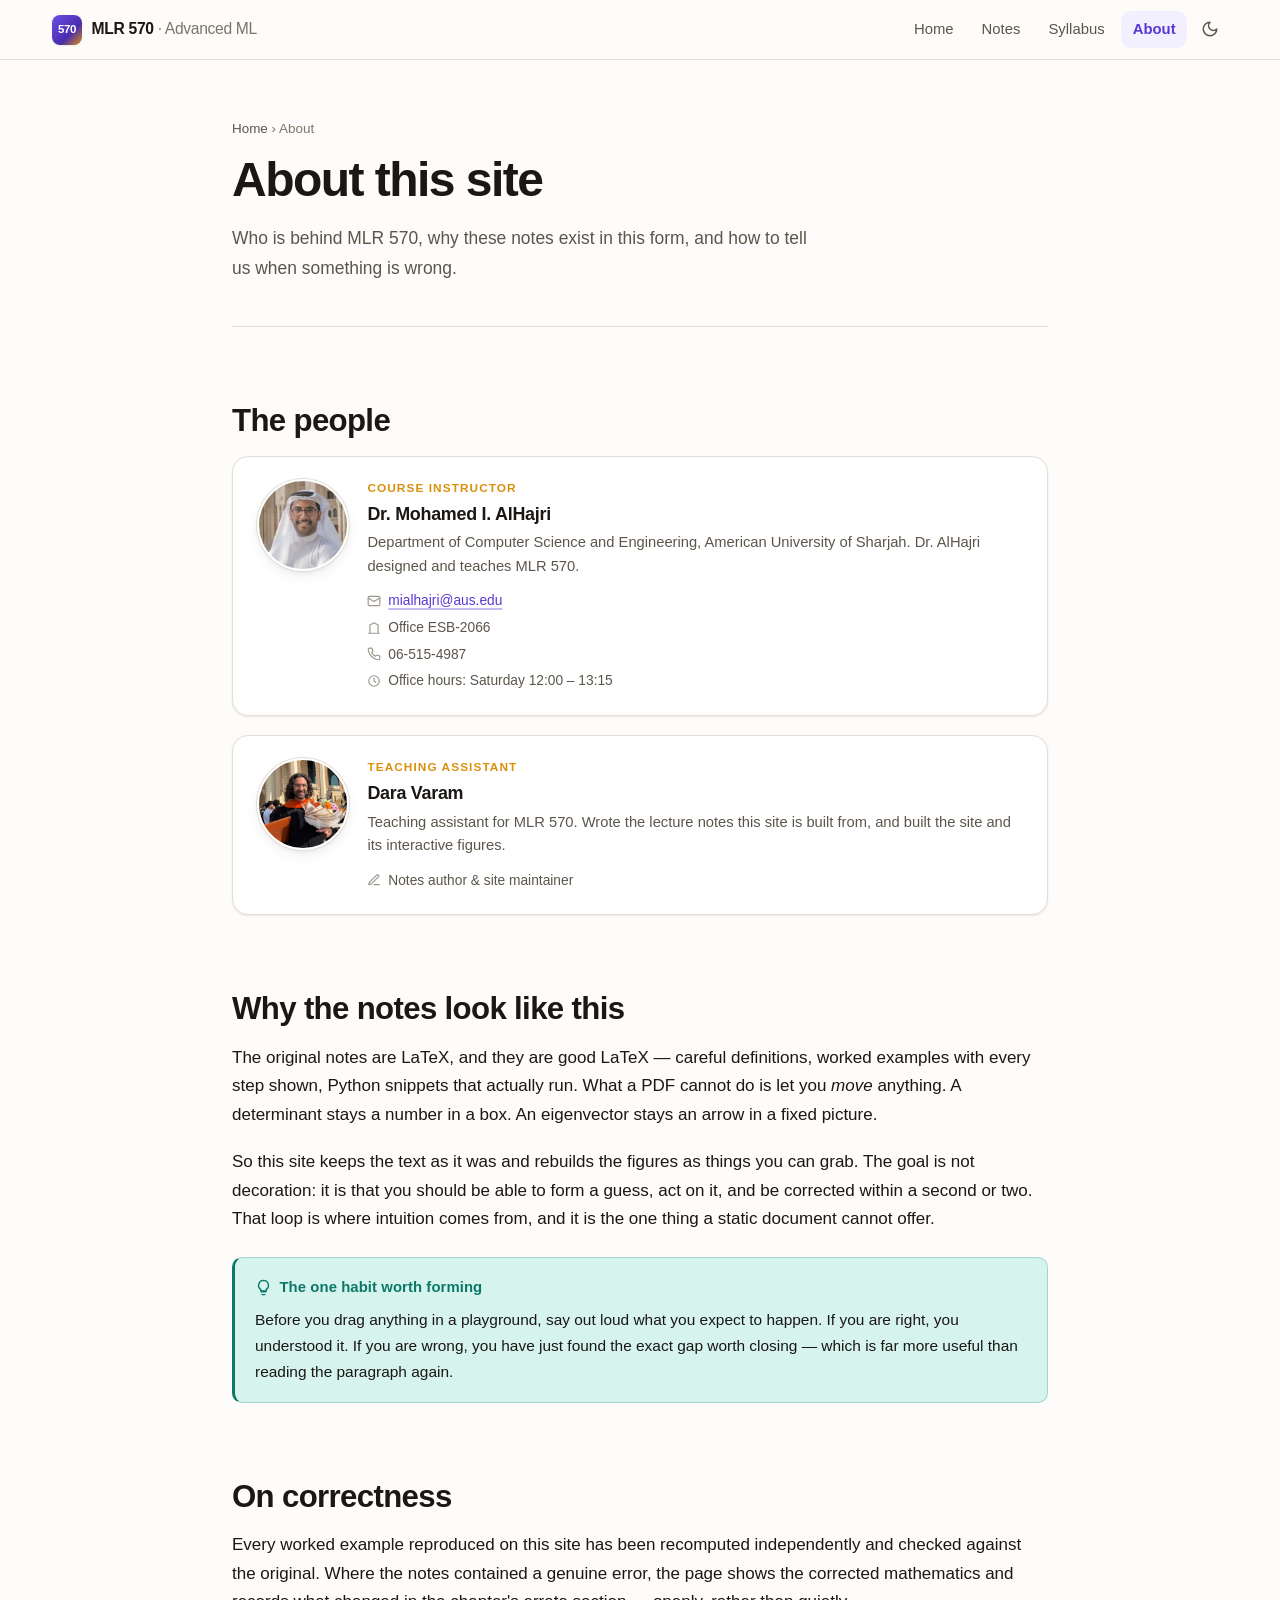
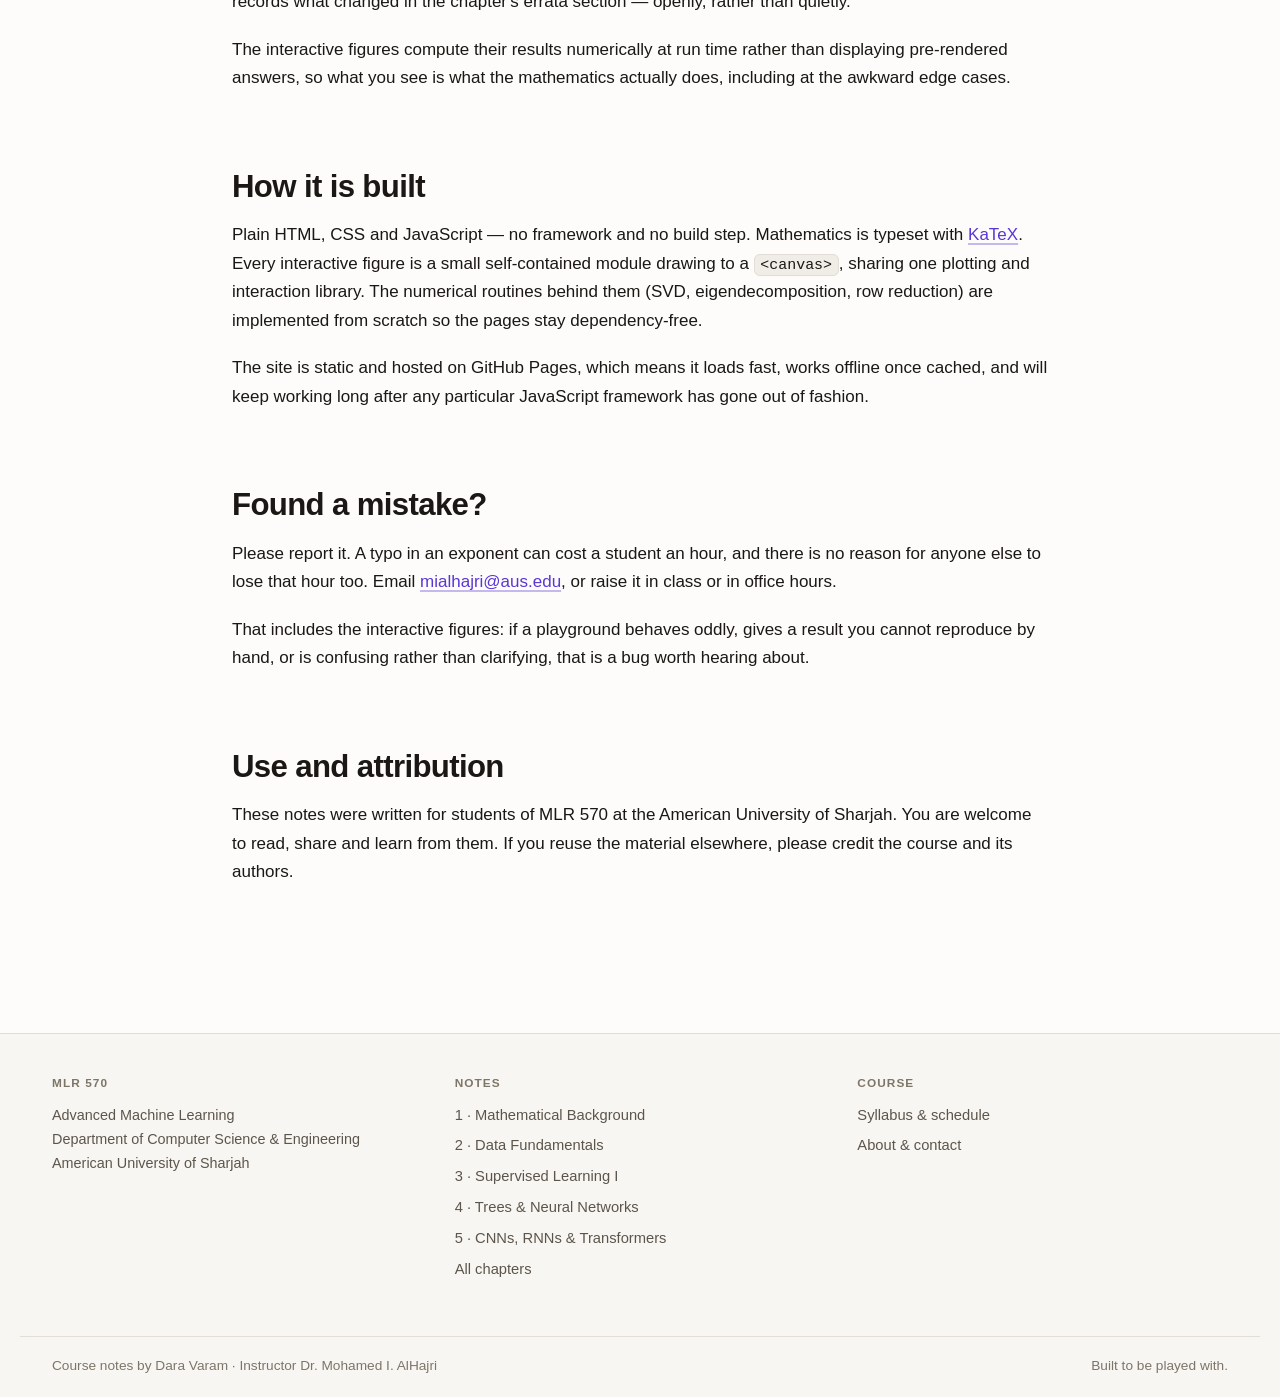
==== about.html @ dfc3659d "Add Chapter 5: CNNs, RNNs and Transformers Converts the two remaining supervised-learning sources (p" ====
<!doctype html>
<html lang="en">
<head>
<meta charset="utf-8">
<meta name="viewport" content="width=device-width, initial-scale=1">
<title>About — MLR 570 Advanced Machine Learning</title>
<meta name="description" content="Who teaches MLR 570, who wrote the notes, how the site is built, and how to report a mistake.">
<meta name="color-scheme" content="light dark">
<link rel="icon" href="data:image/svg+xml,<svg xmlns='http://www.w3.org/2000/svg' viewBox='0 0 100 100'><rect width='100' height='100' rx='22' fill='%235a37d4'/><text y='.9em' x='50' text-anchor='middle' font-size='58' font-family='system-ui' font-weight='bold' fill='white'>M</text></svg>">
<script>
  (function () {
    var t;
    try { t = localStorage.getItem('mlr570-theme'); } catch (e) {}
    if (!t) t = matchMedia('(prefers-color-scheme: dark)').matches ? 'dark' : 'light';
    document.documentElement.dataset.theme = t;
  })();
</script>
<link rel="stylesheet" href="assets/css/base.css">
<link rel="stylesheet" href="assets/css/layout.css">
<link rel="stylesheet" href="assets/css/components.css">
</head>
<body>

<a class="skip-link" href="#main">Skip to content</a>

<nav class="nav">
  <div class="nav__inner">
    <a class="brand" href="index.html">
      <span class="brand__mark">570</span>
      <span class="brand__text">MLR 570 <span>· Advanced ML</span></span>
    </a>
    <button class="icon-btn nav__toggle" id="nav-toggle" aria-label="Open menu" aria-expanded="false" aria-controls="nav-links">
      <svg viewBox="0 0 24 24" fill="none" stroke="currentColor" stroke-width="2" stroke-linecap="round"><path d="M3 6h18M3 12h18M3 18h18"/></svg>
    </button>
    <div class="nav__links" id="nav-links">
      <a class="nav__link" href="index.html">Home</a>
      <a class="nav__link" href="notes.html">Notes</a>
      <a class="nav__link" href="syllabus.html">Syllabus</a>
      <a class="nav__link" href="about.html" aria-current="page">About</a>
      <button class="icon-btn nav__theme" id="theme-toggle" aria-label="Switch theme">
        <svg viewBox="0 0 24 24" fill="none" stroke="currentColor" stroke-width="2" stroke-linecap="round" stroke-linejoin="round"><path d="M12 3a6 6 0 0 0 9 9 9 9 0 1 1-9-9Z"/></svg>
      </button>
    </div>
  </div>
</nav>

<main id="main">
<div class="page page--narrow">

  <div class="chapter-head">
    <div class="chapter-head__crumb"><a href="index.html">Home</a> › About</div>
    <h1>About this site</h1>
    <p class="chapter-head__lede">
      Who is behind MLR 570, why these notes exist in this form, and how to tell us when something is wrong.
    </p>
  </div>

  <h2 id="people">The people</h2>

  <div class="card" style="margin-bottom:1.2rem">
    <div class="person">
      <img class="person__photo" src="assets/img/mohamed-alhajri.jpg" alt="Dr. Mohamed I. AlHajri" width="92" height="92">
      <div>
        <div class="person__role">Course Instructor</div>
        <h3 class="person__name">Dr. Mohamed I. AlHajri</h3>
        <p class="person__body">
          Department of Computer Science and Engineering, American University of Sharjah. Dr. AlHajri
          designed and teaches MLR 570.
        </p>
        <div class="person__contact">
          <span>
            <svg viewBox="0 0 24 24" fill="none" stroke="currentColor" stroke-width="2" stroke-linecap="round" stroke-linejoin="round"><rect x="2" y="4" width="20" height="16" rx="2"/><path d="m22 7-10 6L2 7"/></svg>
            <a href="mailto:mialhajri@aus.edu">mialhajri@aus.edu</a>
          </span>
          <span>
            <svg viewBox="0 0 24 24" fill="none" stroke="currentColor" stroke-width="2" stroke-linecap="round" stroke-linejoin="round"><path d="M3 21h18M5 21V7l7-4 7 4v14"/></svg>
            Office ESB-2066
          </span>
          <span>
            <svg viewBox="0 0 24 24" fill="none" stroke="currentColor" stroke-width="2" stroke-linecap="round" stroke-linejoin="round"><path d="M22 16.9v3a2 2 0 0 1-2.2 2 19.8 19.8 0 0 1-8.6-3.1 19.5 19.5 0 0 1-6-6A19.8 19.8 0 0 1 2.1 4.2 2 2 0 0 1 4.1 2h3a2 2 0 0 1 2 1.7c.1 1 .4 1.9.7 2.8a2 2 0 0 1-.5 2.1L8.1 9.9a16 16 0 0 0 6 6l1.3-1.3a2 2 0 0 1 2.1-.4c.9.3 1.8.6 2.8.7a2 2 0 0 1 1.7 2Z"/></svg>
            06-515-4987
          </span>
          <span>
            <svg viewBox="0 0 24 24" fill="none" stroke="currentColor" stroke-width="2" stroke-linecap="round" stroke-linejoin="round"><circle cx="12" cy="12" r="9"/><path d="M12 7v5l3 2"/></svg>
            Office hours: Saturday 12:00 – 13:15
          </span>
        </div>
      </div>
    </div>
  </div>

  <div class="card">
    <div class="person">
      <img class="person__photo" src="assets/img/dara-varam.jpg" alt="Dara Varam" width="92" height="92">
      <div>
        <div class="person__role">Teaching Assistant</div>
        <h3 class="person__name">Dara Varam</h3>
        <p class="person__body">
          Teaching assistant for MLR 570. Wrote the lecture notes this site is built from, and built the site
          and its interactive figures.
        </p>
        <div class="person__contact">
          <span>
            <svg viewBox="0 0 24 24" fill="none" stroke="currentColor" stroke-width="2" stroke-linecap="round" stroke-linejoin="round"><path d="M12 20h9M16.5 3.5a2.1 2.1 0 0 1 3 3L7 19l-4 1 1-4Z"/></svg>
            Notes author &amp; site maintainer
          </span>
        </div>
      </div>
    </div>
  </div>

  <h2 id="why">Why the notes look like this</h2>
  <p>
    The original notes are LaTeX, and they are good LaTeX — careful definitions, worked examples with every
    step shown, Python snippets that actually run. What a PDF cannot do is let you <em>move</em> anything.
    A determinant stays a number in a box. An eigenvector stays an arrow in a fixed picture.
  </p>
  <p>
    So this site keeps the text as it was and rebuilds the figures as things you can grab. The goal is not
    decoration: it is that you should be able to form a guess, act on it, and be corrected within a second or
    two. That loop is where intuition comes from, and it is the one thing a static document cannot offer.
  </p>

  <div class="callout callout--intuition">
    <div class="callout__title">
      <svg viewBox="0 0 24 24" fill="none" stroke="currentColor" stroke-width="2" stroke-linecap="round" stroke-linejoin="round"><path d="M9 18h6M10 22h4M12 2a7 7 0 0 0-4 12.7V17h8v-2.3A7 7 0 0 0 12 2Z"/></svg>
      The one habit worth forming
    </div>
    <p style="margin-bottom:0">
      Before you drag anything in a playground, say out loud what you expect to happen. If you are right, you
      understood it. If you are wrong, you have just found the exact gap worth closing — which is far more
      useful than reading the paragraph again.
    </p>
  </div>

  <h2 id="verification">On correctness</h2>
  <p>
    Every worked example reproduced on this site has been recomputed independently and checked against the
    original. Where the notes contained a genuine error, the page shows the corrected mathematics and records
    what changed in the chapter's errata section — openly, rather than quietly.
  </p>
  <p>
    The interactive figures compute their results numerically at run time rather than displaying pre-rendered
    answers, so what you see is what the mathematics actually does, including at the awkward edge cases.
  </p>

  <h2 id="built">How it is built</h2>
  <p>
    Plain HTML, CSS and JavaScript — no framework and no build step. Mathematics is typeset with
    <a href="https://katex.org" rel="noopener">KaTeX</a>. Every interactive figure is a small self-contained
    module drawing to a <code>&lt;canvas&gt;</code>, sharing one plotting and interaction library. The
    numerical routines behind them (SVD, eigendecomposition, row reduction) are implemented from scratch so
    the pages stay dependency-free.
  </p>
  <p>
    The site is static and hosted on GitHub Pages, which means it loads fast, works offline once cached, and
    will keep working long after any particular JavaScript framework has gone out of fashion.
  </p>

  <h2 id="feedback">Found a mistake?</h2>
  <p>
    Please report it. A typo in an exponent can cost a student an hour, and there is no reason for anyone
    else to lose that hour too. Email
    <a href="mailto:mialhajri@aus.edu">mialhajri@aus.edu</a>, or raise it in class or in office hours.
  </p>
  <p>
    That includes the interactive figures: if a playground behaves oddly, gives a result you cannot reproduce
    by hand, or is confusing rather than clarifying, that is a bug worth hearing about.
  </p>

  <h2 id="licence">Use and attribution</h2>
  <p>
    These notes were written for students of MLR 570 at the American University of Sharjah. You are welcome
    to read, share and learn from them. If you reuse the material elsewhere, please credit the course and its
    authors.
  </p>

</div>
</main>

<footer class="footer">
  <div class="footer__inner">
    <div>
      <h4>MLR 570</h4>
      <p style="margin:0;font-size:.9rem">
        Advanced Machine Learning<br>
        Department of Computer Science &amp; Engineering<br>
        American University of Sharjah
      </p>
    </div>
    <div>
      <h4>Notes</h4>
      <ul>
        <li><a href="chapters/01-mathematical-background.html">1 · Mathematical Background</a></li>
        <li><a href="chapters/02-data-fundamentals.html">2 · Data Fundamentals</a></li>
        <li><a href="chapters/03-supervised-linear-kernel.html">3 · Supervised Learning I</a></li>
        <li><a href="chapters/04-trees-neural-networks.html">4 · Trees & Neural Networks</a></li>
        <li><a href="chapters/05-cnns-rnns-transformers.html">5 · CNNs, RNNs & Transformers</a></li>
        <li><a href="notes.html">All chapters</a></li>
      </ul>
    </div>
    <div>
      <h4>Course</h4>
      <ul>
        <li><a href="syllabus.html">Syllabus &amp; schedule</a></li>
        <li><a href="about.html">About &amp; contact</a></li>
      </ul>
    </div>
  </div>
  <div class="footer__bottom">
    <span>Course notes by Dara Varam · Instructor Dr. Mohamed I. AlHajri</span>
    <span>Built to be played with.</span>
  </div>
</footer>

<script src="assets/js/site.js"></script>
</body>
</html>
---- assets/css/base.css ----
/* ============================================================
   MLR 570 — Design tokens, reset, typography
   ============================================================ */

:root {
  /* --- Brand ------------------------------------------------ */
  --violet-50:  #f2f0ff;
  --violet-100: #e6e2ff;
  --violet-200: #cfc7ff;
  --violet-300: #ab9dfb;
  --violet-400: #8b74f5;
  --violet-500: #6d4fe8;
  --violet-600: #5a37d4;
  --violet-700: #4a2cae;
  --violet-800: #3b2389;

  --amber-100: #fdf0d5;
  --amber-300: #f6c667;
  --amber-400: #efab2e;
  --amber-500: #db8f0d;
  --amber-600: #b06f06;

  --teal-100: #d6f3ee;
  --teal-400: #2eb8a0;
  --teal-500: #12977f;
  --teal-600: #0b7867;

  --rose-100: #ffe4e6;
  --rose-400: #f2637b;
  --rose-500: #dd3d58;
  --rose-600: #b92a44;

  /* --- Neutrals (warm) -------------------------------------- */
  --n-0:   #ffffff;
  --n-25:  #fdfcfa;
  --n-50:  #f8f6f2;
  --n-100: #f0ede7;
  --n-200: #e3ded5;
  --n-300: #cfc8bc;
  --n-400: #a9a094;
  --n-500: #7d7568;
  --n-600: #5c554b;
  --n-700: #423d36;
  --n-800: #2a2621;
  --n-900: #1a1714;

  /* --- Semantic (light is the default) ---------------------- */
  --bg:          var(--n-25);
  --bg-sunken:   var(--n-50);
  --bg-raised:   var(--n-0);
  --bg-inset:    var(--n-100);

  --ink:         var(--n-900);
  --ink-muted:   var(--n-600);
  --ink-faint:   var(--n-500);

  --rule:        var(--n-200);
  --rule-strong: var(--n-300);

  --brand:       var(--violet-600);
  --brand-hover: var(--violet-700);
  --brand-soft:  var(--violet-50);
  --brand-ring:  color-mix(in srgb, var(--violet-500) 35%, transparent);

  --accent:      var(--amber-500);
  --accent-soft: var(--amber-100);

  --ok:          var(--teal-500);
  --ok-soft:     var(--teal-100);
  --warn:        var(--rose-500);
  --warn-soft:   var(--rose-100);

  /* --- Plot colors (read by JS for canvas drawing) ---------- */
  --plot-grid:   #e6e1d8;
  --plot-axis:   #b3aa9c;
  --plot-ink:    #2a2621;
  --plot-muted:  #7d7568;
  --plot-c1:     #5a37d4;  /* violet  */
  --plot-c2:     #db8f0d;  /* amber   */
  --plot-c3:     #12977f;  /* teal    */
  --plot-c4:     #dd3d58;  /* rose    */
  --plot-c5:     #2f7fd4;  /* blue    */
  --plot-c6:     #8a5cf0;  /* light violet */
  --plot-fill:   rgba(90, 55, 212, 0.13);
  --plot-fill2:  rgba(219, 143, 13, 0.16);

  /* --- Shape & depth ---------------------------------------- */
  --r-sm: 6px;
  --r-md: 10px;
  --r-lg: 16px;
  --r-xl: 24px;
  --r-pill: 999px;

  --shadow-sm: 0 1px 2px rgba(26, 23, 20, .05), 0 1px 3px rgba(26, 23, 20, .04);
  --shadow-md: 0 2px 4px rgba(26, 23, 20, .04), 0 6px 16px -4px rgba(26, 23, 20, .10);
  --shadow-lg: 0 4px 8px rgba(26, 23, 20, .04), 0 16px 40px -8px rgba(26, 23, 20, .14);

  /* --- Type ------------------------------------------------- */
  --font-sans: "Inter", -apple-system, BlinkMacSystemFont, "Segoe UI",
               Roboto, "Helvetica Neue", Arial, sans-serif;
  --font-mono: ui-monospace, "SF Mono", "Cascadia Code", "Consolas",
               "Liberation Mono", monospace;

  --measure: 68ch;

  /* --- Layout ----------------------------------------------- */
  --nav-h: 60px;
  --sidebar-w: 274px;
  --page-max: 1240px;
}

/* --- Dark theme ------------------------------------------------ */
:root[data-theme="dark"] {
  --bg:          #12100e;
  --bg-sunken:   #0d0c0a;
  --bg-raised:   #1b1815;
  --bg-inset:    #232019;

  --ink:         #f2efe9;
  --ink-muted:   #b8b0a3;
  --ink-faint:   #8e8578;

  --rule:        #302b24;
  --rule-strong: #443d34;

  --brand:       var(--violet-300);
  --brand-hover: var(--violet-200);
  --brand-soft:  #241d47;
  --brand-ring:  color-mix(in srgb, var(--violet-300) 40%, transparent);

  --accent:      var(--amber-300);
  --accent-soft: #3a2c10;

  --ok:          var(--teal-400);
  --ok-soft:     #0e332d;
  --warn:        var(--rose-400);
  --warn-soft:   #3d1620;

  --plot-grid:   #2b2620;
  --plot-axis:   #554d43;
  --plot-ink:    #f2efe9;
  --plot-muted:  #b8b0a3;
  --plot-c1:     #ab9dfb;
  --plot-c2:     #f6c667;
  --plot-c3:     #2eb8a0;
  --plot-c4:     #f2637b;
  --plot-c5:     #6cb0f5;
  --plot-c6:     #c9b6ff;
  --plot-fill:   rgba(171, 157, 251, 0.16);
  --plot-fill2:  rgba(246, 198, 103, 0.16);

  --shadow-sm: 0 1px 2px rgba(0,0,0,.32);
  --shadow-md: 0 2px 4px rgba(0,0,0,.30), 0 8px 20px -6px rgba(0,0,0,.5);
  --shadow-lg: 0 4px 8px rgba(0,0,0,.32), 0 20px 48px -10px rgba(0,0,0,.62);
}

/* ============================================================
   Reset
   ============================================================ */
*, *::before, *::after { box-sizing: border-box; }

html {
  -webkit-text-size-adjust: 100%;
  scroll-behavior: smooth;
  scroll-padding-top: calc(var(--nav-h) + 18px);
}
@media (prefers-reduced-motion: reduce) {
  html { scroll-behavior: auto; }
  *, *::before, *::after {
    animation-duration: .01ms !important;
    animation-iteration-count: 1 !important;
    transition-duration: .01ms !important;
  }
}

body {
  margin: 0;
  background: var(--bg);
  color: var(--ink);
  font-family: var(--font-sans);
  font-size: 17px;
  line-height: 1.68;
  font-feature-settings: "kern" 1, "liga" 1, "cv05" 1;
  -webkit-font-smoothing: antialiased;
  -moz-osx-font-smoothing: grayscale;
  overflow-wrap: break-word;
}

img, svg, canvas, video { display: block; max-width: 100%; }
img { height: auto; }

button, input, select, textarea { font: inherit; color: inherit; }
button { cursor: pointer; background: none; border: none; padding: 0; }

/* ============================================================
   Typography
   ============================================================ */
h1, h2, h3, h4, h5 {
  margin: 0 0 .5em;
  line-height: 1.22;
  font-weight: 680;
  letter-spacing: -0.021em;
  color: var(--ink);
  text-wrap: balance;
}
h1 { font-size: clamp(2rem, 1.4rem + 2.6vw, 3rem); letter-spacing: -0.032em; }
h2 { font-size: clamp(1.5rem, 1.2rem + 1.2vw, 1.95rem); margin-top: 2.4em; }
h3 { font-size: 1.28rem; margin-top: 2em; }
h4 { font-size: 1.06rem; margin-top: 1.6em; font-weight: 660; }

h2:first-child, h3:first-child, h4:first-child { margin-top: 0; }

p { margin: 0 0 1.1em; }

a {
  color: var(--brand);
  text-decoration-color: color-mix(in srgb, var(--brand) 34%, transparent);
  text-underline-offset: 3px;
  text-decoration-thickness: 1.5px;
  transition: color .15s ease, text-decoration-color .15s ease;
}
a:hover { color: var(--brand-hover); text-decoration-color: currentColor; }

:focus-visible {
  outline: 2.5px solid var(--brand);
  outline-offset: 2px;
  border-radius: 3px;
}

strong, b { font-weight: 660; color: var(--ink); }
em, i { font-style: italic; }

small { font-size: .875em; }

code, kbd, samp {
  font-family: var(--font-mono);
  font-size: .88em;
  background: var(--bg-inset);
  padding: .13em .38em;
  border-radius: var(--r-sm);
  border: 1px solid var(--rule);
}

pre {
  margin: 0 0 1.3em;
  padding: 1.05rem 1.2rem;
  background: var(--bg-inset);
  border: 1px solid var(--rule);
  border-radius: var(--r-md);
  overflow-x: auto;
  font-size: .9rem;
  line-height: 1.62;
}
pre code {
  background: none; border: none; padding: 0; font-size: inherit;
}

ul, ol { margin: 0 0 1.2em; padding-left: 1.45em; }
li { margin-bottom: .42em; }
li > ul, li > ol { margin-top: .42em; margin-bottom: .3em; }

hr {
  border: none;
  border-top: 1px solid var(--rule);
  margin: 2.6em 0;
}

blockquote {
  margin: 0 0 1.3em;
  padding: .2em 0 .2em 1.15em;
  border-left: 3px solid var(--rule-strong);
  color: var(--ink-muted);
}

table {
  width: 100%;
  border-collapse: collapse;
  margin: 0 0 1.4em;
  font-size: .95rem;
}
th, td {
  text-align: left;
  padding: .62em .85em;
  border-bottom: 1px solid var(--rule);
}
th {
  font-weight: 640;
  font-size: .82rem;
  letter-spacing: .035em;
  text-transform: uppercase;
  color: var(--ink-muted);
  background: var(--bg-sunken);
  border-bottom-color: var(--rule-strong);
}
tbody tr:last-child td { border-bottom: none; }

/* Wide tables scroll inside their own container */
.table-scroll { overflow-x: auto; margin-bottom: 1.4em; }
.table-scroll table { margin-bottom: 0; }

/* ============================================================
   KaTeX adjustments
   ============================================================ */
.katex { font-size: 1.045em; }
.katex-display {
  margin: 1.35em 0;
  padding: .18em 0;
  overflow-x: auto;
  overflow-y: hidden;
}
.katex-display > .katex { white-space: normal; }

/* ============================================================
   Utilities
   ============================================================ */
.u-visually-hidden {
  position: absolute; width: 1px; height: 1px;
  padding: 0; margin: -1px; overflow: hidden;
  clip: rect(0 0 0 0); white-space: nowrap; border: 0;
}
.u-center { text-align: center; }
.u-muted  { color: var(--ink-muted); }
.u-mono   { font-family: var(--font-mono); }
.u-nowrap { white-space: nowrap; }
---- assets/css/layout.css ----
/* ============================================================
   MLR 570 — Shell: nav, sidebar, page grid, footer
   ============================================================ */

/* --- Skip link ------------------------------------------------ */
.skip-link {
  position: absolute; left: 8px; top: -60px; z-index: 200;
  background: var(--brand); color: #fff;
  padding: .6em 1em; border-radius: var(--r-md);
  font-weight: 600; text-decoration: none;
  transition: top .18s ease;
}
.skip-link:focus { top: 8px; color: #fff; }

/* --- Top navigation ------------------------------------------- */
.nav {
  position: sticky; top: 0; z-index: 100;
  height: var(--nav-h);
  background: color-mix(in srgb, var(--bg) 84%, transparent);
  backdrop-filter: saturate(180%) blur(14px);
  -webkit-backdrop-filter: saturate(180%) blur(14px);
  border-bottom: 1px solid var(--rule);
}
.nav__inner {
  max-width: var(--page-max);
  margin: 0 auto;
  height: 100%;
  padding: 0 clamp(1rem, 3vw, 2rem);
  display: flex; align-items: center; gap: 1.5rem;
}

.brand {
  display: flex; align-items: center; gap: .6rem;
  text-decoration: none; color: var(--ink);
  font-weight: 700; letter-spacing: -0.02em;
  white-space: nowrap;
}
.brand:hover { color: var(--ink); }
.brand__mark {
  width: 30px; height: 30px; flex: none;
  border-radius: 8px;
  background: linear-gradient(135deg, var(--violet-500), var(--violet-700) 62%, var(--amber-500));
  display: grid; place-items: center;
  color: #fff; font-size: .72rem; font-weight: 800; letter-spacing: -.03em;
  box-shadow: var(--shadow-sm);
}
.brand__text { font-size: .98rem; }
.brand__text span { color: var(--ink-faint); font-weight: 500; }

.nav__links {
  display: flex; align-items: center; gap: .3rem;
  margin-left: auto;
}
.nav__link {
  padding: .42em .78em;
  border-radius: var(--r-md);
  font-size: .93rem; font-weight: 520;
  color: var(--ink-muted); text-decoration: none;
  white-space: nowrap;
  transition: background .15s ease, color .15s ease;
}
.nav__link:hover { background: var(--bg-inset); color: var(--ink); }
.nav__link[aria-current="page"] { color: var(--brand); background: var(--brand-soft); font-weight: 600; }

.icon-btn {
  width: 36px; height: 36px; flex: none;
  display: grid; place-items: center;
  border-radius: var(--r-md);
  color: var(--ink-muted);
  border: 1px solid transparent;
  transition: background .15s ease, color .15s ease, border-color .15s ease;
}
.icon-btn:hover { background: var(--bg-inset); color: var(--ink); border-color: var(--rule); }
.icon-btn svg { width: 18px; height: 18px; }

.nav__toggle { display: none; }

@media (max-width: 860px) {
  .nav__links {
    position: fixed; inset: var(--nav-h) 0 auto 0;
    flex-direction: column; align-items: stretch; gap: .15rem;
    background: var(--bg-raised);
    border-bottom: 1px solid var(--rule);
    box-shadow: var(--shadow-lg);
    padding: .7rem clamp(1rem, 3vw, 2rem) 1.1rem;
    margin-left: 0;
    transform: translateY(-8px);
    opacity: 0; pointer-events: none;
    transition: opacity .16s ease, transform .16s ease;
  }
  .nav__links.is-open { opacity: 1; transform: none; pointer-events: auto; }
  .nav__link { padding: .62em .8em; font-size: 1rem; }
  .nav__toggle { display: grid; margin-left: auto; }
  .nav__theme { order: 3; }
}

/* --- Page shells ---------------------------------------------- */
.page {
  max-width: var(--page-max);
  margin: 0 auto;
  padding: clamp(2rem, 5vw, 3.6rem) clamp(1rem, 3vw, 2rem) 5rem;
}
.page--narrow { max-width: 880px; }

/* Chapter shell: sidebar + content */
.shell {
  max-width: var(--page-max);
  margin: 0 auto;
  padding: 0 clamp(1rem, 3vw, 2rem);
  display: grid;
  grid-template-columns: var(--sidebar-w) minmax(0, 1fr);
  gap: clamp(1.6rem, 3.4vw, 3.4rem);
  align-items: start;
}
@media (max-width: 1040px) {
  .shell { grid-template-columns: minmax(0, 1fr); }
}

.sidebar {
  position: sticky;
  top: var(--nav-h);
  max-height: calc(100vh - var(--nav-h));
  overflow-y: auto;
  overscroll-behavior: contain;
  padding: 1.8rem .4rem 3rem 0;
  scrollbar-width: thin;
}
@media (max-width: 1040px) {
  .sidebar {
    position: static; max-height: none; overflow: visible;
    padding: 1.2rem 0 0;
    border-bottom: 1px solid var(--rule);
    margin-bottom: 1rem;
  }
  .sidebar__body { display: none; }
  .sidebar.is-open .sidebar__body { display: block; padding-bottom: 1.2rem; }
  .sidebar__mobile-toggle { display: flex !important; }
}

.sidebar__mobile-toggle {
  display: none;
  width: 100%; align-items: center; gap: .55rem;
  padding: .7em .9em; margin-bottom: .4rem;
  background: var(--bg-inset); border: 1px solid var(--rule);
  border-radius: var(--r-md);
  font-weight: 600; font-size: .93rem; color: var(--ink);
}
.sidebar__mobile-toggle svg { width: 16px; height: 16px; transition: transform .2s ease; }
.sidebar.is-open .sidebar__mobile-toggle svg { transform: rotate(180deg); }

.sidebar__title {
  font-size: .74rem; font-weight: 680;
  letter-spacing: .09em; text-transform: uppercase;
  color: var(--ink-faint);
  margin: 0 0 .8rem .78rem;
}

.toc { list-style: none; margin: 0 0 1.7rem; padding: 0; }
.toc li { margin: 0; }
.toc a {
  display: block;
  padding: .38em .78em;
  border-left: 2px solid transparent;
  margin-left: -1px;
  border-radius: 0 var(--r-sm) var(--r-sm) 0;
  font-size: .885rem; line-height: 1.45;
  color: var(--ink-muted); text-decoration: none;
  transition: color .13s ease, background .13s ease, border-color .13s ease;
}
.toc a:hover { color: var(--ink); background: var(--bg-inset); }
.toc a.is-active {
  color: var(--brand); font-weight: 620;
  border-left-color: var(--brand);
  background: var(--brand-soft);
}
.toc--sub { padding-left: .85rem; margin-bottom: .1rem; }
.toc--sub a { font-size: .83rem; padding-top: .28em; padding-bottom: .28em; color: var(--ink-faint); }

.sidebar__group + .sidebar__group { margin-top: .4rem; }

/* --- Content column ------------------------------------------- */
.content {
  padding: 2.2rem 0 6rem;
  min-width: 0;
}
.content > * { max-width: var(--measure); }
.content > .wide,
.content > .playground,
.content > .figure,
.content > .table-scroll,
.content > .grid-2,
.content > .grid-3,
.content > .callout--wide { max-width: none; }

/* --- Footer ---------------------------------------------------- */
.footer {
  border-top: 1px solid var(--rule);
  background: var(--bg-sunken);
  margin-top: 3rem;
}
.footer__inner {
  max-width: var(--page-max);
  margin: 0 auto;
  padding: 2.6rem clamp(1rem, 3vw, 2rem) 3rem;
  display: grid;
  grid-template-columns: repeat(auto-fit, minmax(210px, 1fr));
  gap: 2rem;
  font-size: .92rem;
  color: var(--ink-muted);
}
.footer h4 {
  font-size: .74rem; letter-spacing: .09em; text-transform: uppercase;
  color: var(--ink-faint); margin: 0 0 .75rem; font-weight: 680;
}
.footer ul { list-style: none; padding: 0; margin: 0; }
.footer li { margin-bottom: .42em; }
.footer a { color: var(--ink-muted); text-decoration: none; }
.footer a:hover { color: var(--brand); text-decoration: underline; }
.footer__bottom {
  border-top: 1px solid var(--rule);
  padding: 1.15rem clamp(1rem, 3vw, 2rem);
  max-width: var(--page-max); margin: 0 auto;
  font-size: .855rem; color: var(--ink-faint);
  display: flex; flex-wrap: wrap; gap: .8rem 1.5rem; justify-content: space-between;
}

/* --- Generic grids -------------------------------------------- */
.grid-2 { display: grid; grid-template-columns: repeat(auto-fit, minmax(280px, 1fr)); gap: 1.15rem; margin-bottom: 1.5rem; }
.grid-3 { display: grid; grid-template-columns: repeat(auto-fit, minmax(232px, 1fr)); gap: 1.15rem; margin-bottom: 1.5rem; }
---- assets/css/components.css ----
/* ============================================================
   MLR 570 — Components: hero, cards, callouts, playgrounds, controls
   ============================================================ */

/* --- Buttons --------------------------------------------------- */
.btn {
  display: inline-flex; align-items: center; gap: .5em;
  padding: .68em 1.25em;
  border-radius: var(--r-md);
  font-size: .95rem; font-weight: 600;
  text-decoration: none; white-space: nowrap;
  border: 1px solid transparent;
  transition: background .16s ease, border-color .16s ease,
              color .16s ease, transform .1s ease, box-shadow .16s ease;
}
.btn:active { transform: translateY(1px); }
.btn svg { width: 17px; height: 17px; flex: none; }

.btn--primary {
  background: var(--violet-600); color: #fff;
  box-shadow: var(--shadow-sm);
}
.btn--primary:hover { background: var(--violet-700); color: #fff; box-shadow: var(--shadow-md); }
:root[data-theme="dark"] .btn--primary { background: var(--violet-500); }
:root[data-theme="dark"] .btn--primary:hover { background: var(--violet-400); }

.btn--ghost {
  background: var(--bg-raised); color: var(--ink);
  border-color: var(--rule-strong);
}
.btn--ghost:hover { background: var(--bg-inset); color: var(--ink); border-color: var(--ink-faint); }

.btn--sm { padding: .45em .85em; font-size: .875rem; }

/* --- Hero ------------------------------------------------------ */
.hero {
  padding: clamp(2.4rem, 6vw, 4.6rem) 0 clamp(1.6rem, 4vw, 3rem);
  display: grid;
  grid-template-columns: minmax(0, 1.02fr) minmax(0, .98fr);
  gap: clamp(1.8rem, 4vw, 3.4rem);
  align-items: center;
}
@media (max-width: 940px) { .hero { grid-template-columns: minmax(0,1fr); } }

.hero__eyebrow {
  display: inline-flex; align-items: center; gap: .55em;
  padding: .34em .85em .34em .5em;
  background: var(--brand-soft); color: var(--brand);
  border: 1px solid color-mix(in srgb, var(--brand) 22%, transparent);
  border-radius: var(--r-pill);
  font-size: .8rem; font-weight: 640; letter-spacing: .01em;
  margin-bottom: 1.15rem;
}
.hero__eyebrow b {
  background: var(--brand); color: #fff;
  padding: .12em .55em; border-radius: var(--r-pill);
  font-size: .74rem; font-weight: 700;
}
:root[data-theme="dark"] .hero__eyebrow b { color: #1b1815; }

.hero h1 { margin-bottom: .42em; }
.hero__lede {
  font-size: clamp(1.06rem, .98rem + .4vw, 1.22rem);
  color: var(--ink-muted);
  max-width: 46ch;
  margin-bottom: 1.7rem;
}
.hero__actions { display: flex; flex-wrap: wrap; gap: .7rem; margin-bottom: 1.6rem; }

.hero__meta {
  display: flex; flex-wrap: wrap; gap: .5rem 1.6rem;
  font-size: .88rem; color: var(--ink-faint);
}
.hero__meta span { display: inline-flex; align-items: center; gap: .42em; }
.hero__meta svg { width: 15px; height: 15px; opacity: .8; }

/* --- Cards ----------------------------------------------------- */
.card {
  background: var(--bg-raised);
  border: 1px solid var(--rule);
  border-radius: var(--r-lg);
  padding: 1.4rem 1.5rem;
  box-shadow: var(--shadow-sm);
}

.card-link {
  display: flex; flex-direction: column;
  background: var(--bg-raised);
  border: 1px solid var(--rule);
  border-radius: var(--r-lg);
  padding: 1.3rem 1.4rem;
  text-decoration: none; color: inherit;
  box-shadow: var(--shadow-sm);
  transition: transform .18s cubic-bezier(.2,.7,.3,1), box-shadow .18s ease,
              border-color .18s ease;
  position: relative; overflow: hidden;
}
.card-link::before {
  content: ""; position: absolute; inset: 0 auto 0 0; width: 3px;
  background: linear-gradient(180deg, var(--violet-500), var(--amber-500));
  opacity: 0; transition: opacity .18s ease;
}
.card-link:hover {
  transform: translateY(-3px);
  box-shadow: var(--shadow-lg);
  border-color: var(--rule-strong);
  color: inherit;
}
.card-link:hover::before { opacity: 1; }
.card-link[aria-disabled="true"] {
  opacity: .62; pointer-events: none; box-shadow: none;
  background: var(--bg-sunken); border-style: dashed;
}

.card-link__num {
  font-family: var(--font-mono);
  font-size: .78rem; font-weight: 600; letter-spacing: .05em;
  color: var(--brand);
  margin-bottom: .5rem;
}
.card-link__title { font-size: 1.09rem; font-weight: 660; margin: 0 0 .4rem; letter-spacing: -.015em; }
.card-link__desc { font-size: .91rem; color: var(--ink-muted); margin: 0 0 .9rem; line-height: 1.55; flex: 1; }
.card-link__foot {
  display: flex; flex-wrap: wrap; align-items: center; gap: .45rem;
  font-size: .79rem; color: var(--ink-faint);
  margin-top: auto;
}

.pill {
  display: inline-flex; align-items: center; gap: .35em;
  padding: .2em .62em;
  border-radius: var(--r-pill);
  font-size: .745rem; font-weight: 620; letter-spacing: .012em;
  border: 1px solid transparent; white-space: nowrap;
}
.pill--live   { background: var(--ok-soft);    color: var(--ok);    border-color: color-mix(in srgb, var(--ok) 26%, transparent); }
.pill--soon   { background: var(--bg-inset);   color: var(--ink-faint); border-color: var(--rule-strong); }
.pill--play   { background: var(--accent-soft);color: var(--amber-600); border-color: color-mix(in srgb, var(--accent) 30%, transparent); }
:root[data-theme="dark"] .pill--play { color: var(--amber-300); }
.pill--brand  { background: var(--brand-soft); color: var(--brand); border-color: color-mix(in srgb, var(--brand) 26%, transparent); }

/* --- Section headers ------------------------------------------- */
.section-head { margin: clamp(3rem, 6vw, 4.6rem) 0 1.6rem; max-width: 62ch; }
.section-head__label {
  font-size: .76rem; font-weight: 700; letter-spacing: .1em;
  text-transform: uppercase; color: var(--accent);
  margin-bottom: .6rem;
}
:root[data-theme="dark"] .section-head__label { color: var(--amber-300); }
.section-head h2 { margin-top: 0; margin-bottom: .35em; }
.section-head p { color: var(--ink-muted); margin-bottom: 0; }

/* --- Callouts --------------------------------------------------- */
.callout {
  --c: var(--brand);
  --c-soft: var(--brand-soft);
  position: relative;
  background: var(--c-soft);
  border: 1px solid color-mix(in srgb, var(--c) 24%, transparent);
  border-left: 3px solid var(--c);
  border-radius: var(--r-md);
  padding: 1.05rem 1.25rem;
  margin: 1.5em 0;
  font-size: .965rem;
}
.callout > :last-child { margin-bottom: 0; }
.callout__title {
  display: flex; align-items: center; gap: .5em;
  font-weight: 680; font-size: .93rem;
  letter-spacing: .005em;
  color: var(--c);
  margin-bottom: .5em;
}
.callout__title svg { width: 17px; height: 17px; flex: none; }

.callout--note      { --c: var(--brand);  --c-soft: var(--brand-soft); }
.callout--intuition { --c: var(--teal-600); --c-soft: var(--teal-100); }
.callout--warn      { --c: var(--rose-600); --c-soft: var(--rose-100); }
.callout--tip       { --c: var(--amber-600); --c-soft: var(--amber-100); }
:root[data-theme="dark"] .callout--intuition { --c: var(--teal-400); --c-soft: #0e332d; }
:root[data-theme="dark"] .callout--warn      { --c: var(--rose-400); --c-soft: #3d1620; }
:root[data-theme="dark"] .callout--tip       { --c: var(--amber-300); --c-soft: #3a2c10; }

/* Definition block */
.defn {
  background: var(--bg-raised);
  border: 1px solid var(--rule);
  border-top: 3px solid var(--brand);
  border-radius: var(--r-md);
  padding: 1.1rem 1.3rem;
  margin: 1.5em 0;
  box-shadow: var(--shadow-sm);
}
.defn > :last-child { margin-bottom: 0; }
.defn__label {
  font-size: .73rem; font-weight: 700; letter-spacing: .1em;
  text-transform: uppercase; color: var(--brand);
  margin-bottom: .55em;
}

/* Worked example */
.example {
  border: 1px solid var(--rule);
  border-radius: var(--r-md);
  margin: 1.5em 0;
  overflow: hidden;
  background: var(--bg-raised);
}
.example__head {
  display: flex; align-items: center; gap: .55em;
  padding: .62rem 1.1rem;
  background: var(--bg-inset);
  border-bottom: 1px solid var(--rule);
  font-size: .82rem; font-weight: 660;
  letter-spacing: .03em; text-transform: uppercase;
  color: var(--ink-muted);
}
.example__head svg { width: 15px; height: 15px; }
.example__body { padding: 1.05rem 1.25rem .3rem; }
.example__body > :last-child { margin-bottom: 1em; }

/* --- Playground (interactive widget container) ------------------- */
.playground {
  position: relative;
  background: var(--bg-raised);
  border: 1px solid var(--rule-strong);
  border-radius: var(--r-lg);
  margin: 2em 0;
  box-shadow: var(--shadow-md);
  overflow: hidden;
}
.playground__head {
  display: flex; align-items: flex-start; gap: .85rem;
  padding: .95rem 1.25rem;
  border-bottom: 1px solid var(--rule);
  background: linear-gradient(180deg,
    color-mix(in srgb, var(--brand-soft) 70%, var(--bg-raised)),
    var(--bg-raised));
}
.playground__icon {
  width: 30px; height: 30px; flex: none; margin-top: 1px;
  border-radius: 8px;
  display: grid; place-items: center;
  background: var(--brand); color: #fff;
}
:root[data-theme="dark"] .playground__icon { color: #17130f; }
.playground__icon svg { width: 17px; height: 17px; }
.playground__titles { min-width: 0; flex: 1; }
.playground__title {
  font-size: 1rem; font-weight: 670; margin: 0; letter-spacing: -.012em;
}
.playground__sub {
  font-size: .855rem; color: var(--ink-muted); margin: .18rem 0 0; line-height: 1.5;
}
.playground__badge {
  flex: none;
  display: inline-flex; align-items: center; gap: .34em;
  padding: .25em .6em;
  background: var(--accent-soft); color: var(--amber-600);
  border: 1px solid color-mix(in srgb, var(--accent) 32%, transparent);
  border-radius: var(--r-pill);
  font-size: .72rem; font-weight: 680; letter-spacing: .03em;
  text-transform: uppercase;
}
:root[data-theme="dark"] .playground__badge { color: var(--amber-300); }
.playground__badge svg { width: 12px; height: 12px; }

.playground__body { padding: 1.15rem 1.25rem 1.3rem; }

/* Canvas + controls split */
.pg-split {
  display: grid;
  grid-template-columns: minmax(0, 1fr) minmax(210px, 268px);
  gap: 1.25rem;
  align-items: start;
}
.pg-split--even { grid-template-columns: repeat(auto-fit, minmax(280px, 1fr)); }
.pg-split--wide-ctrl { grid-template-columns: minmax(0,1fr) minmax(240px, 320px); }
@media (max-width: 720px) {
  .pg-split, .pg-split--wide-ctrl { grid-template-columns: minmax(0, 1fr); }
}

.pg-canvas-wrap {
  position: relative;
  background: var(--bg-sunken);
  border: 1px solid var(--rule);
  border-radius: var(--r-md);
  overflow: hidden;
  touch-action: none;
}
.pg-canvas-wrap canvas { width: 100%; height: auto; display: block; cursor: crosshair; }
.pg-canvas-wrap canvas.is-grabbing { cursor: grabbing; }
.pg-canvas-wrap canvas.is-grabbable { cursor: grab; }

.pg-hint {
  position: absolute; left: 10px; bottom: 9px;
  display: inline-flex; align-items: center; gap: .4em;
  padding: .28em .62em;
  background: color-mix(in srgb, var(--bg-raised) 88%, transparent);
  backdrop-filter: blur(6px);
  border: 1px solid var(--rule);
  border-radius: var(--r-pill);
  font-size: .74rem; color: var(--ink-muted);
  pointer-events: none;
}
.pg-hint svg { width: 12px; height: 12px; }

/* Controls */
.pg-controls { display: flex; flex-direction: column; gap: .95rem; min-width: 0; }

.ctrl { display: block; }
.ctrl__label {
  display: flex; align-items: baseline; justify-content: space-between; gap: .6em;
  font-size: .82rem; font-weight: 600; color: var(--ink-muted);
  margin-bottom: .38em;
}
.ctrl__value {
  font-family: var(--font-mono); font-size: .82rem;
  color: var(--ink); font-weight: 600;
  background: var(--bg-inset); padding: .08em .42em;
  border-radius: var(--r-sm); border: 1px solid var(--rule);
  font-variant-numeric: tabular-nums;
}

input[type="range"] {
  -webkit-appearance: none; appearance: none;
  width: 100%; height: 20px; background: none; cursor: grab;
  display: block;
}
input[type="range"]:active { cursor: grabbing; }
input[type="range"]::-webkit-slider-runnable-track {
  height: 5px; border-radius: var(--r-pill);
  background: var(--bg-inset); border: 1px solid var(--rule);
}
input[type="range"]::-moz-range-track {
  height: 5px; border-radius: var(--r-pill);
  background: var(--bg-inset); border: 1px solid var(--rule);
}
input[type="range"]::-webkit-slider-thumb {
  -webkit-appearance: none; appearance: none;
  width: 17px; height: 17px; margin-top: -7px;
  border-radius: 50%;
  background: var(--brand);
  border: 2.5px solid var(--bg-raised);
  box-shadow: 0 1px 4px rgba(0,0,0,.22);
  transition: transform .12s ease;
}
input[type="range"]::-moz-range-thumb {
  width: 17px; height: 17px; border-radius: 50%;
  background: var(--brand);
  border: 2.5px solid var(--bg-raised);
  box-shadow: 0 1px 4px rgba(0,0,0,.22);
}
input[type="range"]:hover::-webkit-slider-thumb { transform: scale(1.14); }
input[type="range"]:focus-visible::-webkit-slider-thumb { box-shadow: 0 0 0 4px var(--brand-ring); }

/* Segmented control */
.seg {
  display: inline-flex; padding: 3px; gap: 2px;
  background: var(--bg-inset);
  border: 1px solid var(--rule);
  border-radius: var(--r-md);
  flex-wrap: wrap;
}
.seg button {
  padding: .35em .78em;
  border-radius: calc(var(--r-md) - 3px);
  font-size: .84rem; font-weight: 570;
  color: var(--ink-muted);
  transition: background .14s ease, color .14s ease, box-shadow .14s ease;
  white-space: nowrap;
}
.seg button:hover { color: var(--ink); }
.seg button[aria-pressed="true"] {
  background: var(--bg-raised); color: var(--brand);
  font-weight: 640; box-shadow: var(--shadow-sm);
}

/* Toggle switch row */
.switch-row {
  display: flex; align-items: center; justify-content: space-between; gap: .8em;
  font-size: .855rem; color: var(--ink-muted); font-weight: 550;
  cursor: pointer; user-select: none;
}
.switch {
  position: relative; flex: none;
  width: 38px; height: 22px; border-radius: var(--r-pill);
  background: var(--bg-inset); border: 1px solid var(--rule-strong);
  transition: background .16s ease, border-color .16s ease;
}
.switch::after {
  content: ""; position: absolute; top: 2px; left: 2px;
  width: 16px; height: 16px; border-radius: 50%;
  background: var(--ink-faint);
  transition: transform .18s cubic-bezier(.3,.8,.3,1), background .16s ease;
}
.switch-row input { position: absolute; opacity: 0; width: 0; height: 0; }
.switch-row input:checked + .switch { background: var(--brand); border-color: var(--brand); }
.switch-row input:checked + .switch::after { transform: translateX(16px); background: #fff; }
.switch-row input:focus-visible + .switch { box-shadow: 0 0 0 3px var(--brand-ring); }

/* Readout panel */
.readout {
  background: var(--bg-inset);
  border: 1px solid var(--rule);
  border-radius: var(--r-md);
  padding: .78rem .9rem;
  font-family: var(--font-mono);
  font-size: .815rem;
  line-height: 1.72;
  font-variant-numeric: tabular-nums;
  overflow-x: auto;
}
.readout dl { margin: 0; display: grid; grid-template-columns: auto 1fr; gap: .1em .8em; }
.readout dt { color: var(--ink-faint); white-space: nowrap; }
.readout dd { margin: 0; color: var(--ink); font-weight: 600; text-align: right; }
.readout__row { display: flex; justify-content: space-between; gap: 1em; }
.readout__row span:first-child { color: var(--ink-faint); }
.readout em {
  font-style: normal; font-weight: 700;
}
.readout .is-ok   { color: var(--ok); }
.readout .is-warn { color: var(--warn); }

/* Matrix input grid */
.matrix-input {
  display: inline-grid; gap: 5px;
  padding: .55rem .7rem;
  position: relative;
}
.matrix-input::before, .matrix-input::after {
  content: ""; position: absolute; top: 0; bottom: 0; width: 7px;
  border: 1.5px solid var(--rule-strong);
}
.matrix-input::before { left: 0; border-right: none; border-radius: 3px 0 0 3px; }
.matrix-input::after  { right: 0; border-left: none; border-radius: 0 3px 3px 0; }
.matrix-input input {
  width: 3.5em; padding: .28em .3em;
  text-align: center;
  font-family: var(--font-mono); font-size: .86rem; font-weight: 600;
  font-variant-numeric: tabular-nums;
  background: var(--bg-raised);
  border: 1px solid var(--rule);
  border-radius: var(--r-sm);
  transition: border-color .14s ease, box-shadow .14s ease, background .14s ease;
  -moz-appearance: textfield;
}
.matrix-input input::-webkit-outer-spin-button,
.matrix-input input::-webkit-inner-spin-button { -webkit-appearance: none; margin: 0; }
.matrix-input input:hover { border-color: var(--rule-strong); }
.matrix-input input:focus {
  outline: none; border-color: var(--brand);
  box-shadow: 0 0 0 3px var(--brand-ring);
}
.matrix-input input.is-hl { background: var(--accent-soft); border-color: var(--accent); }
.matrix-input input.is-hl2 { background: var(--brand-soft); border-color: var(--brand); }

.matrix-label {
  font-size: .82rem; font-weight: 640; color: var(--ink-muted);
  margin-bottom: .12rem; display: block;
}

/* Static display matrix */
.matrix-view {
  display: inline-grid; gap: 4px;
  padding: .5rem .68rem; position: relative;
  font-family: var(--font-mono); font-size: .84rem;
  font-variant-numeric: tabular-nums;
}
.matrix-view::before, .matrix-view::after {
  content: ""; position: absolute; top: 0; bottom: 0; width: 6px;
  border: 1.5px solid var(--rule-strong);
}
.matrix-view::before { left: 0; border-right: none; border-radius: 3px 0 0 3px; }
.matrix-view::after  { right: 0; border-left: none; border-radius: 0 3px 3px 0; }
.matrix-view span {
  min-width: 3.1em; padding: .17em .25em;
  text-align: center; border-radius: var(--r-sm);
  transition: background .16s ease, color .16s ease;
}
.matrix-view span.is-hl  { background: var(--accent-soft); color: var(--amber-600); font-weight: 700; }
.matrix-view span.is-hl2 { background: var(--brand-soft);  color: var(--brand);     font-weight: 700; }
:root[data-theme="dark"] .matrix-view span.is-hl { color: var(--amber-300); }

/* Button row */
.pg-actions { display: flex; flex-wrap: wrap; gap: .5rem; align-items: center; }

/* Explainer strip under a widget */
.pg-note {
  margin-top: 1rem; padding-top: .9rem;
  border-top: 1px dashed var(--rule-strong);
  font-size: .875rem; color: var(--ink-muted);
}
.pg-note > :last-child { margin-bottom: 0; }
.pg-note strong { color: var(--ink); }

/* Live status line inside a playground */
.pg-status {
  display: flex; align-items: center; gap: .5em;
  padding: .55em .8em; margin-top: .8rem;
  border-radius: var(--r-md);
  font-size: .875rem; font-weight: 560;
  background: var(--bg-inset); color: var(--ink-muted);
  border: 1px solid var(--rule);
  transition: background .2s ease, color .2s ease, border-color .2s ease;
}
.pg-status--ok   { background: var(--ok-soft);   color: var(--ok);   border-color: color-mix(in srgb, var(--ok) 30%, transparent); }
.pg-status--warn { background: var(--warn-soft); color: var(--warn); border-color: color-mix(in srgb, var(--warn) 30%, transparent); }
.pg-status--info { background: var(--brand-soft);color: var(--brand);border-color: color-mix(in srgb, var(--brand) 30%, transparent); }
.pg-status svg { width: 16px; height: 16px; flex: none; }

/* --- Figures ---------------------------------------------------- */
.figure { margin: 2em 0; }
.figure img {
  width: 100%; border-radius: var(--r-md);
  border: 1px solid var(--rule);
  background: var(--bg-raised);
}
.figure figcaption {
  margin-top: .7rem; font-size: .865rem; color: var(--ink-muted);
  line-height: 1.6;
}
.figure figcaption b { color: var(--ink); font-weight: 640; }

/* --- Chapter header --------------------------------------------- */
.chapter-head {
  padding-bottom: 1.6rem;
  margin-bottom: 2.2rem;
  border-bottom: 1px solid var(--rule);
  max-width: none !important;
}
.chapter-head__crumb {
  font-size: .84rem; color: var(--ink-faint); margin-bottom: .7rem;
}
.chapter-head__crumb a { color: var(--ink-muted); text-decoration: none; }
.chapter-head__crumb a:hover { color: var(--brand); text-decoration: underline; }
.chapter-head h1 { margin-bottom: .3em; }
.chapter-head__lede { font-size: 1.09rem; color: var(--ink-muted); max-width: 60ch; margin-bottom: 1.1rem; }
.chapter-head__stats { display: flex; flex-wrap: wrap; gap: .5rem; }

/* --- Prev / next ------------------------------------------------- */
.pagenav {
  display: grid; grid-template-columns: repeat(auto-fit, minmax(240px, 1fr));
  gap: 1rem; margin-top: 3.5rem; padding-top: 2rem;
  border-top: 1px solid var(--rule);
  max-width: none !important;
}
.pagenav a {
  display: block; padding: 1rem 1.15rem;
  border: 1px solid var(--rule); border-radius: var(--r-md);
  text-decoration: none; color: inherit;
  background: var(--bg-raised);
  transition: border-color .16s ease, transform .16s ease, box-shadow .16s ease;
}
.pagenav a:hover { border-color: var(--brand); transform: translateY(-2px); box-shadow: var(--shadow-md); color: inherit; }
.pagenav small { display: block; font-size: .77rem; color: var(--ink-faint); margin-bottom: .25rem; letter-spacing: .05em; text-transform: uppercase; font-weight: 640; }
.pagenav b { font-weight: 620; font-size: .97rem; }
.pagenav .is-next { text-align: right; }

/* --- Section anchors --------------------------------------------- */
.anchor-h { position: relative; scroll-margin-top: calc(var(--nav-h) + 20px); }
.anchor-h .anchor-link {
  position: absolute; left: -1.05em; top: 50%; transform: translateY(-50%);
  opacity: 0; text-decoration: none; color: var(--ink-faint);
  font-weight: 400; font-size: .78em;
  transition: opacity .14s ease, color .14s ease;
  padding: 0 .2em;
}
.anchor-h:hover .anchor-link { opacity: 1; }
.anchor-link:hover { color: var(--brand); }
@media (max-width: 700px) { .anchor-h .anchor-link { display: none; } }

/* --- Person card -------------------------------------------------- */
.person {
  display: flex; gap: 1.15rem; align-items: flex-start;
}
.person__photo {
  width: 92px; height: 92px; flex: none;
  border-radius: 50%; object-fit: cover;
  border: 2.5px solid var(--bg-raised);
  box-shadow: 0 0 0 1px var(--rule), var(--shadow-md);
  background: var(--bg-inset);
}
.person__photo--ph {
  display: grid; place-items: center;
  font-size: 1.7rem; font-weight: 700; color: var(--brand);
  background: var(--brand-soft);
}
.person__role {
  font-size: .74rem; font-weight: 700; letter-spacing: .09em;
  text-transform: uppercase; color: var(--accent); margin-bottom: .3rem;
}
:root[data-theme="dark"] .person__role { color: var(--amber-300); }
.person__name { font-size: 1.12rem; font-weight: 670; margin: 0 0 .35rem; letter-spacing: -.015em; }
.person__body { font-size: .92rem; color: var(--ink-muted); margin: 0 0 .7rem; line-height: 1.6; }
.person__contact { display: flex; flex-direction: column; gap: .22rem; font-size: .86rem; }
.person__contact span { display: flex; align-items: center; gap: .5em; color: var(--ink-muted); }
.person__contact svg { width: 14px; height: 14px; flex: none; opacity: .75; color: var(--ink-faint); }
@media (max-width: 520px) {
  .person { flex-direction: column; }
  .person__photo { width: 76px; height: 76px; }
}

/* --- Stat tiles ---------------------------------------------------- */
.stat {
  background: var(--bg-raised); border: 1px solid var(--rule);
  border-radius: var(--r-md); padding: 1rem 1.15rem;
}
.stat__val {
  font-size: 1.65rem; font-weight: 700; letter-spacing: -.03em;
  color: var(--brand); line-height: 1.1; margin-bottom: .18rem;
  font-variant-numeric: tabular-nums;
}
.stat__key { font-size: .82rem; color: var(--ink-muted); }

/* --- Schedule table -------------------------------------------------- */
.sched td:first-child { font-family: var(--font-mono); font-size: .84rem; color: var(--ink-faint); white-space: nowrap; width: 1%; }
.sched tr.is-exam td { background: var(--accent-soft); font-weight: 600; }
:root[data-theme="dark"] .sched tr.is-exam td { background: #3a2c10; }

/* --- Roadmap list ---------------------------------------------------- */
.roadmap { list-style: none; padding: 0; margin: 0; }
.roadmap li {
  display: flex; gap: .85rem; align-items: flex-start;
  padding: .78rem 0; border-bottom: 1px solid var(--rule);
  font-size: .95rem;
}
.roadmap li:last-child { border-bottom: none; }
.roadmap__dot {
  width: 20px; height: 20px; flex: none; margin-top: 2px;
  border-radius: 50%; display: grid; place-items: center;
  font-size: 11px; font-weight: 800;
}
.roadmap__dot--done { background: var(--ok-soft); color: var(--ok); }
.roadmap__dot--now  { background: var(--accent-soft); color: var(--amber-600); }
.roadmap__dot--next { background: var(--bg-inset); color: var(--ink-faint); }
:root[data-theme="dark"] .roadmap__dot--now { color: var(--amber-300); }
.roadmap b { display: block; font-weight: 620; margin-bottom: .1rem; }
.roadmap span { color: var(--ink-muted); font-size: .89rem; }

/* --- Code copy button ------------------------------------------------ */
.code-copy {
  position: absolute; top: 8px; right: 8px;
  padding: .28em .62em;
  font-size: .74rem; font-weight: 620;
  color: var(--ink-faint);
  background: var(--bg-raised);
  border: 1px solid var(--rule);
  border-radius: var(--r-sm);
  opacity: 0; transition: opacity .15s ease, color .15s ease, border-color .15s ease;
}
pre:hover .code-copy, .code-copy:focus-visible { opacity: 1; }
.code-copy:hover { color: var(--brand); border-color: var(--brand); }
.code-copy.is-done { color: var(--ok); border-color: var(--ok); opacity: 1; }

/* --- Python snippet label -------------------------------------------- */
.code-block { margin: 1.4em 0; }
.code-block__label {
  display: inline-flex; align-items: center; gap: .42em;
  font-size: .74rem; font-weight: 680; letter-spacing: .07em;
  text-transform: uppercase; color: var(--ink-faint);
  margin-bottom: .45rem;
}
.code-block__label svg { width: 13px; height: 13px; }
.code-block pre { margin-bottom: 0; }

/* --- "Try it" inline nudge ------------------------------------------- */
.try-it {
  display: inline-flex; align-items: center; gap: .42em;
  font-size: .84rem; font-weight: 620;
  color: var(--amber-600); text-decoration: none;
  padding: .18em .5em; border-radius: var(--r-sm);
  background: var(--accent-soft);
  border: 1px solid color-mix(in srgb, var(--accent) 30%, transparent);
}
:root[data-theme="dark"] .try-it { color: var(--amber-300); }
.try-it:hover { color: var(--amber-600); filter: brightness(1.04); }
.try-it svg { width: 13px; height: 13px; }

/* --- Errata / verification note --------------------------------------- */
.errata {
  font-size: .875rem;
  background: var(--bg-sunken);
  border: 1px dashed var(--rule-strong);
  border-radius: var(--r-md);
  padding: .8rem 1rem;
  margin: 1.4em 0;
  color: var(--ink-muted);
}
.errata b { color: var(--ok); }
.errata > :last-child { margin-bottom: 0; }

/* Reserve space for a widget before it mounts, so lazy mounting
   does not shove the page around under the reader. */
[data-widget]:not([data-mounted]) { min-height: 430px; }
.playground__body[data-widget]:not([data-mounted]) {
  display: grid; place-items: center;
}
.playground__body[data-widget]:not([data-mounted])::after {
  content: "";
  width: 26px; height: 26px; border-radius: 50%;
  border: 2.5px solid var(--rule-strong);
  border-top-color: var(--brand);
  animation: pg-spin .7s linear infinite;
}
@keyframes pg-spin { to { transform: rotate(360deg); } }
@media (prefers-reduced-motion: reduce) {
  .playground__body[data-widget]:not([data-mounted])::after { animation: none; }
}
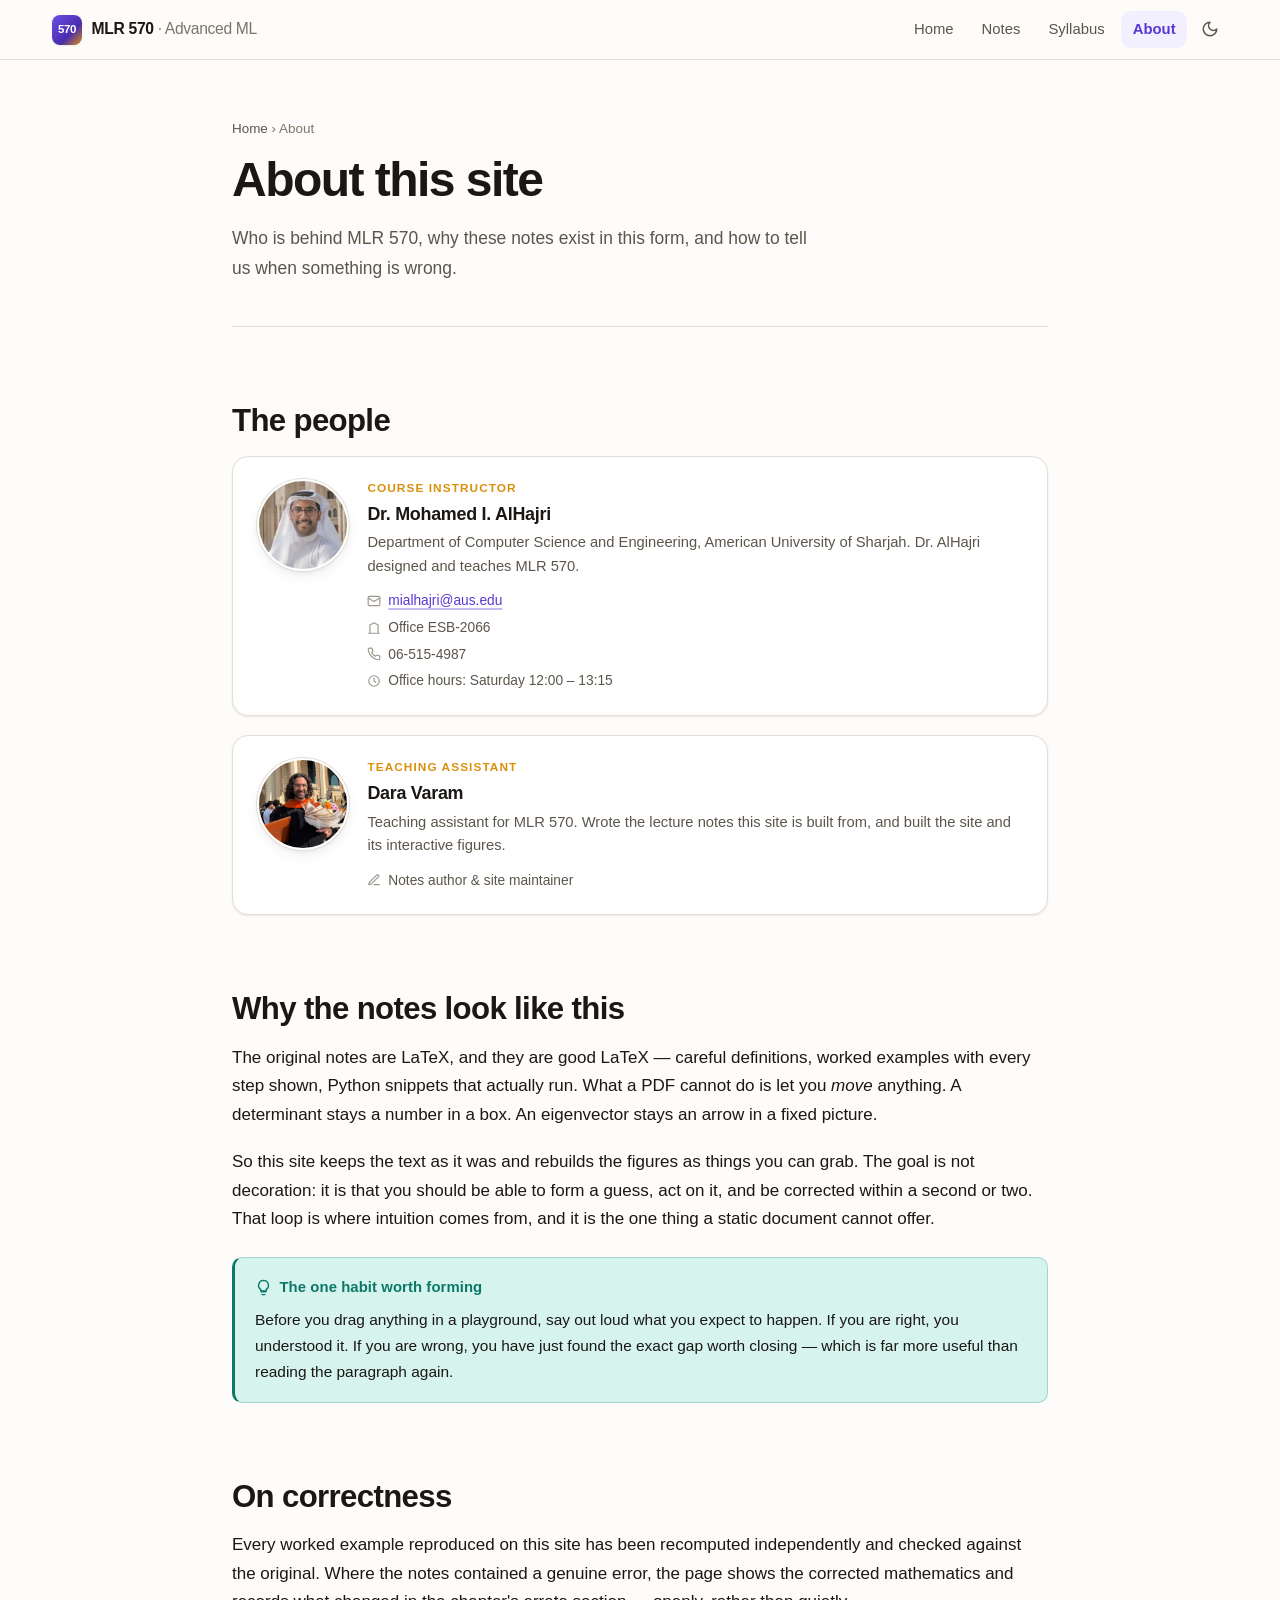
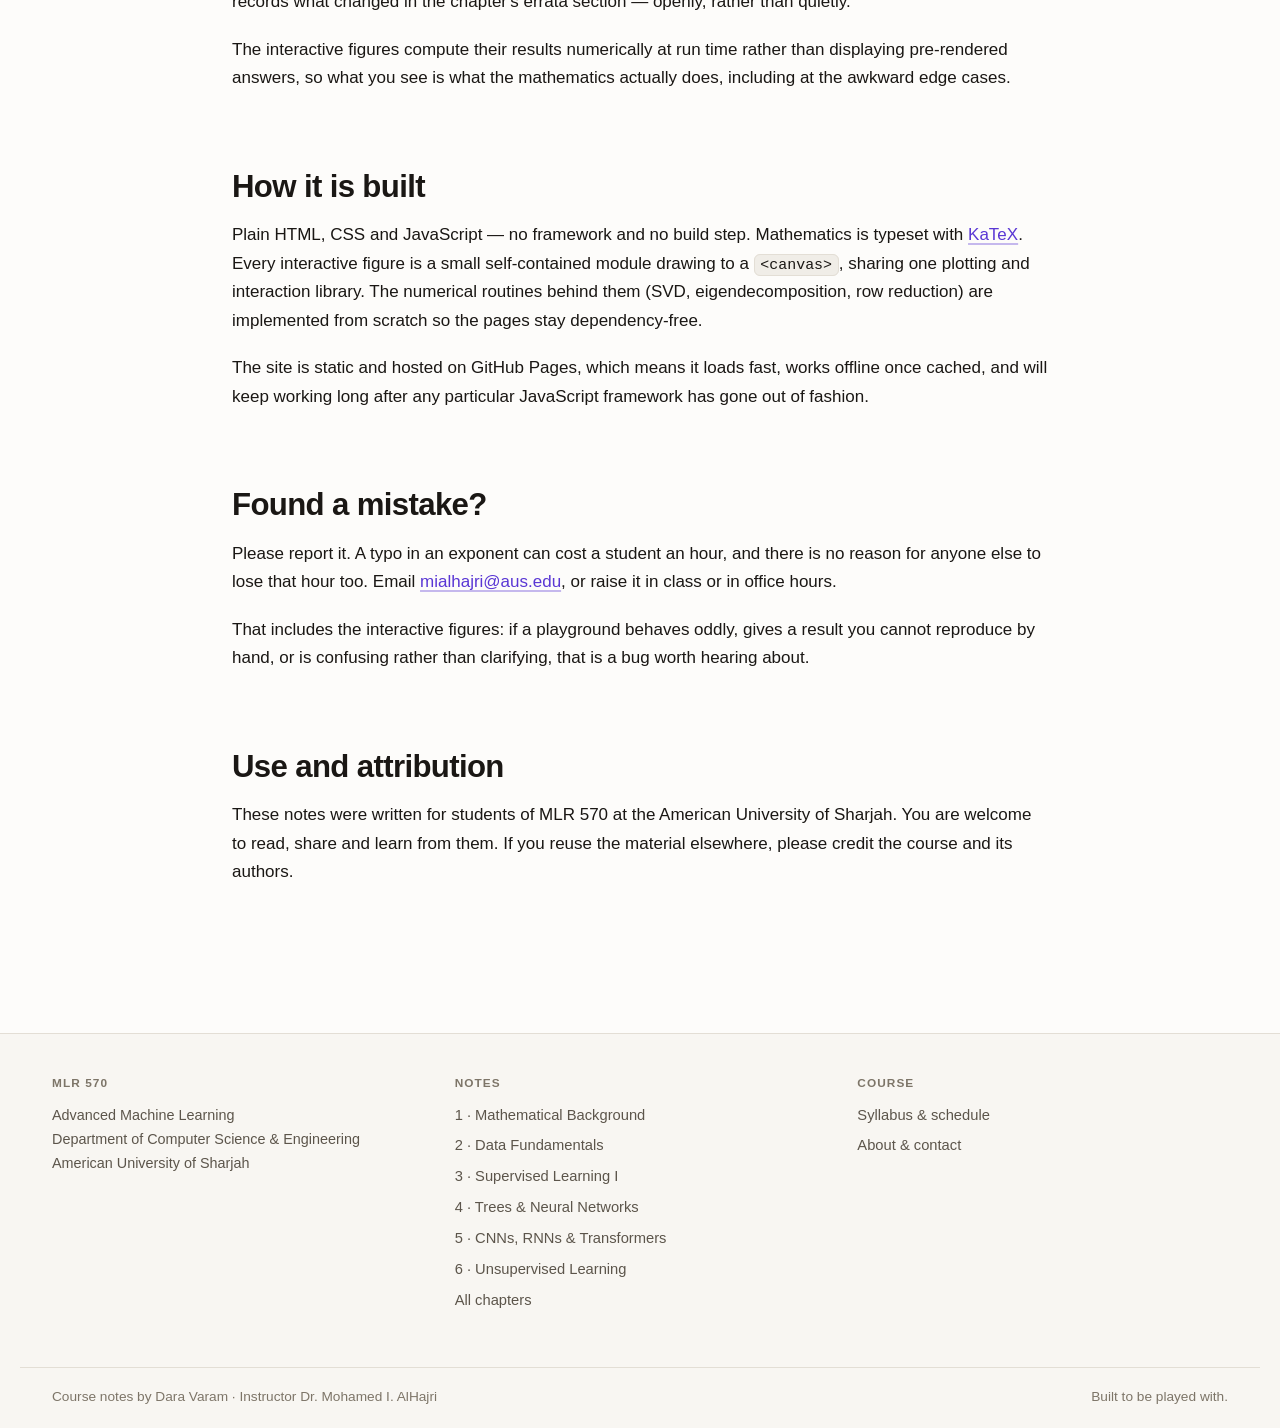
==== commit 1514c8ab: "Add Chapter 6: Unsupervised Learning Converts the final source chapter (clustering + autoencoders, 3" ====
--- a/about.html
+++ b/about.html
@@ -196,6 +196,7 @@
         <li><a href="chapters/03-supervised-linear-kernel.html">3 · Supervised Learning I</a></li>
         <li><a href="chapters/04-trees-neural-networks.html">4 · Trees & Neural Networks</a></li>
         <li><a href="chapters/05-cnns-rnns-transformers.html">5 · CNNs, RNNs & Transformers</a></li>
+        <li><a href="chapters/06-unsupervised-learning.html">6 · Unsupervised Learning</a></li>
         <li><a href="notes.html">All chapters</a></li>
       </ul>
     </div>
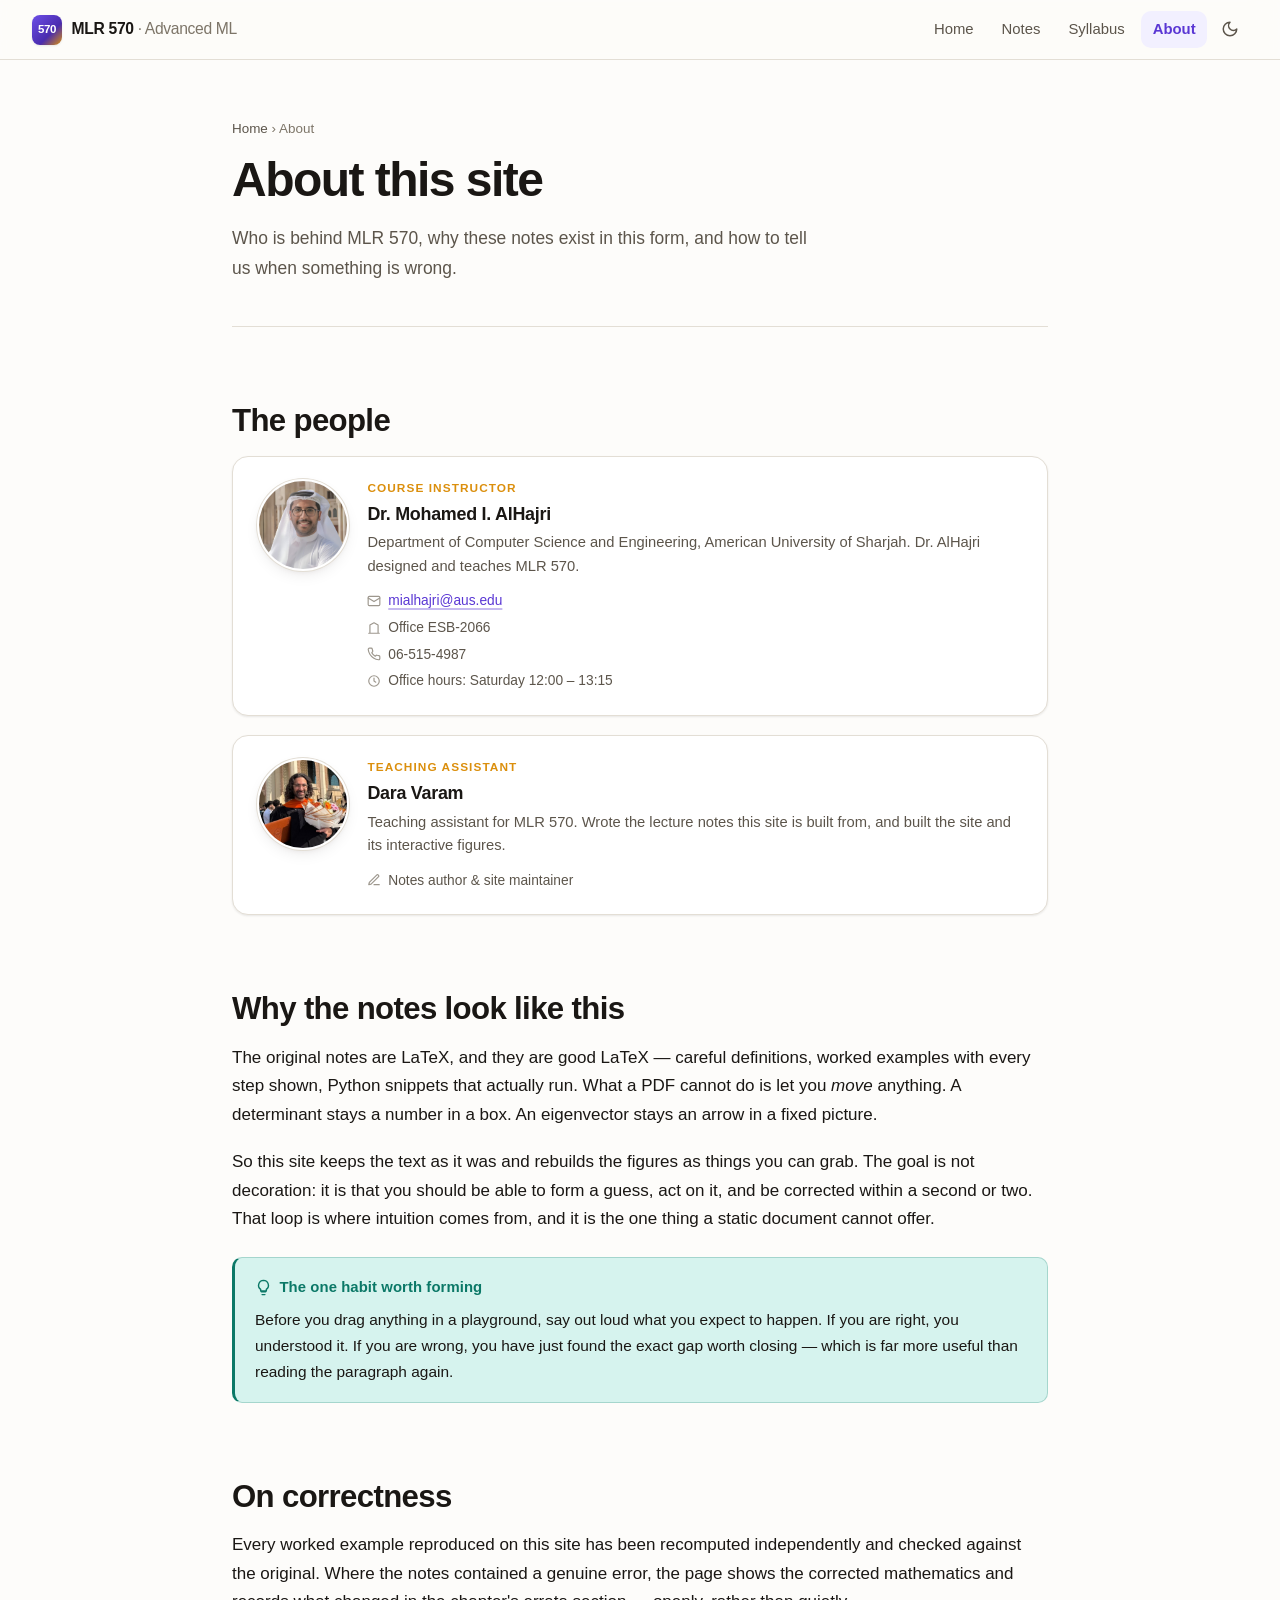
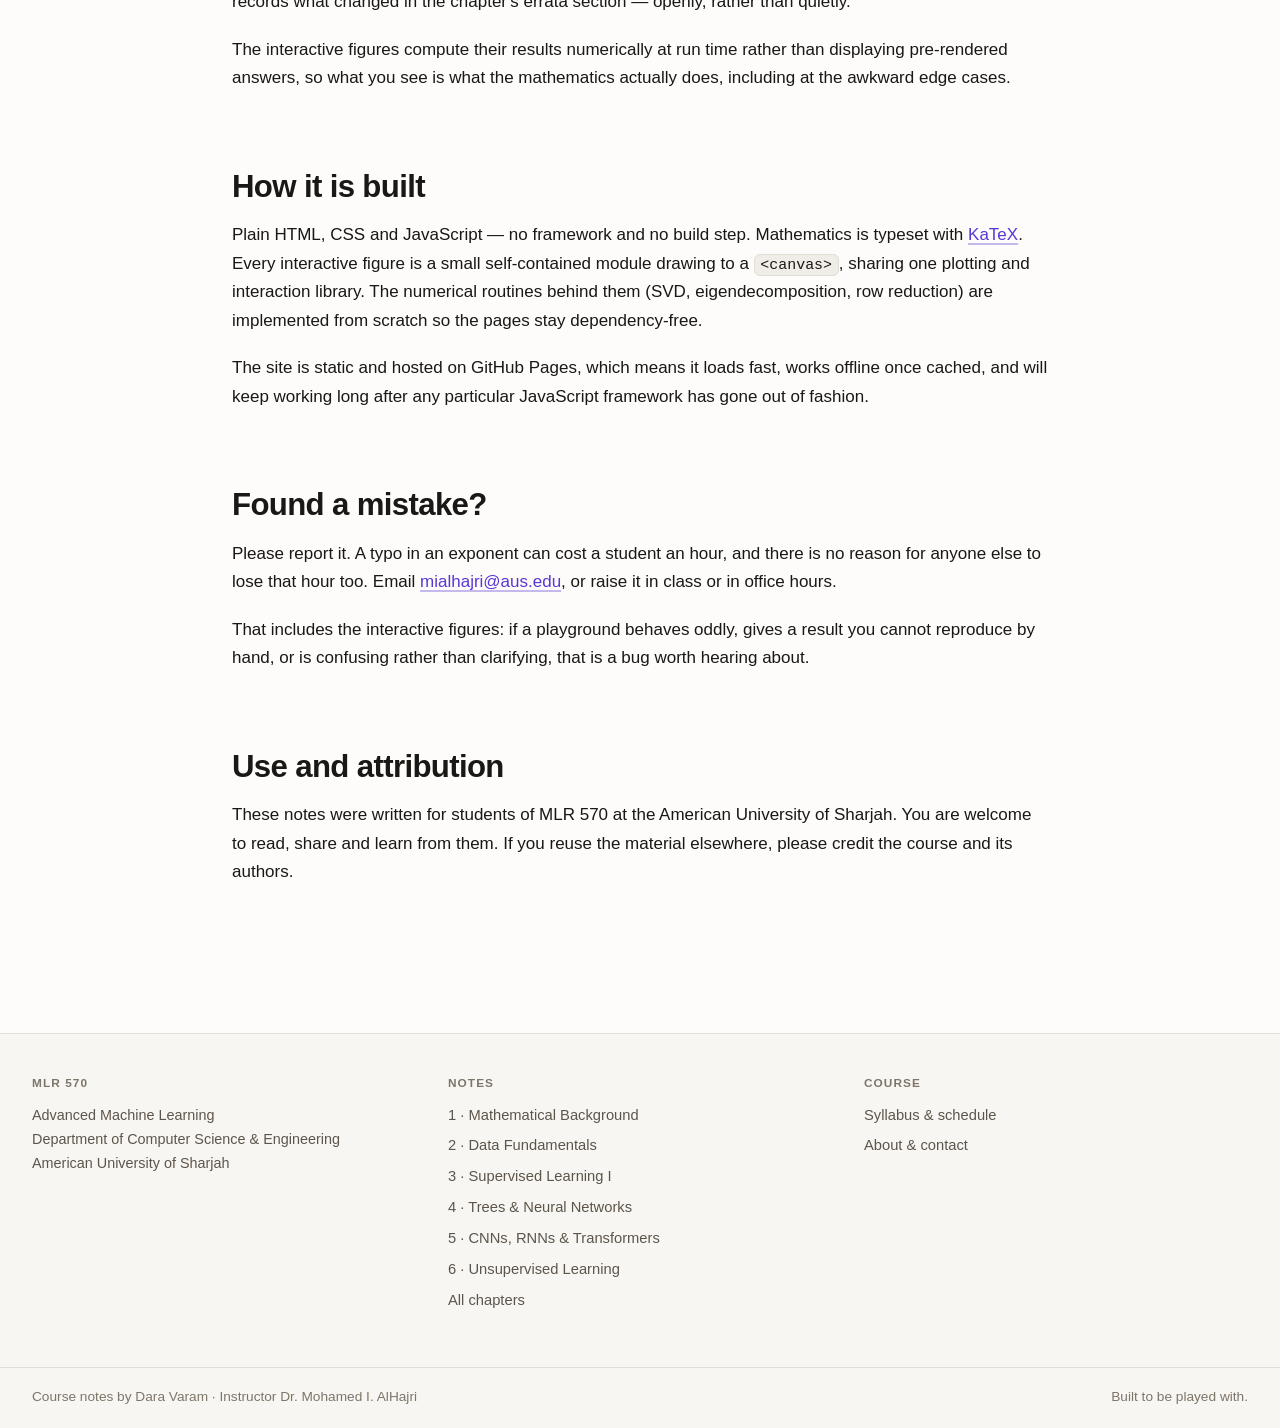
==== commit 8bf56873: "Make every figure substantially larger, and stamp assets so deploys land The figures were cramped: a" ====
--- a/about.html
+++ b/about.html
@@ -15,9 +15,9 @@
     document.documentElement.dataset.theme = t;
   })();
 </script>
-<link rel="stylesheet" href="assets/css/base.css">
-<link rel="stylesheet" href="assets/css/layout.css">
-<link rel="stylesheet" href="assets/css/components.css">
+<link rel="stylesheet" href="assets/css/base.css?v=8f2a7799">
+<link rel="stylesheet" href="assets/css/layout.css?v=8f2a7799">
+<link rel="stylesheet" href="assets/css/components.css?v=8f2a7799">
 </head>
 <body>
 
@@ -214,6 +214,6 @@
   </div>
 </footer>
 
-<script src="assets/js/site.js"></script>
+<script src="assets/js/site.js?v=8f2a7799"></script>
 </body>
 </html>
--- a/assets/css/base.css
+++ b/assets/css/base.css
@@ -105,8 +105,8 @@
 
   /* --- Layout ----------------------------------------------- */
   --nav-h: 60px;
-  --sidebar-w: 274px;
-  --page-max: 1240px;
+  --sidebar-w: 258px;
+  --page-max: 1460px;
 }
 
 /* --- Dark theme ------------------------------------------------ */
--- a/assets/css/components.css
+++ b/assets/css/components.css
@@ -265,17 +265,27 @@
 :root[data-theme="dark"] .playground__badge { color: var(--amber-300); }
 .playground__badge svg { width: 12px; height: 12px; }
 
-.playground__body { padding: 1.15rem 1.25rem 1.3rem; }
+.playground__body { padding: 1.5rem 1.6rem 1.7rem; }
 
 /* Canvas + controls split */
 .pg-split {
   display: grid;
-  grid-template-columns: minmax(0, 1fr) minmax(210px, 268px);
-  gap: 1.25rem;
-  align-items: start;
+  grid-template-columns: minmax(0, 1fr) minmax(230px, 290px);
+  gap: 1.75rem;
+  /* Controls are usually taller than the figure. Stretch both columns and
+     centre the visual one so the leftover height reads as deliberate margin
+     rather than as a gap hanging under the figure. */
+  align-items: stretch;
+}
+.pg-split > :first-child {
+  display: flex;
+  flex-direction: column;
+  justify-content: center;
+  gap: .6rem;
+  min-width: 0;
 }
 .pg-split--even { grid-template-columns: repeat(auto-fit, minmax(280px, 1fr)); }
-.pg-split--wide-ctrl { grid-template-columns: minmax(0,1fr) minmax(240px, 320px); }
+.pg-split--wide-ctrl { grid-template-columns: minmax(0,1fr) minmax(260px, 340px); }
 @media (max-width: 720px) {
   .pg-split, .pg-split--wide-ctrl { grid-template-columns: minmax(0, 1fr); }
 }
@@ -692,7 +702,7 @@
 
 /* Reserve space for a widget before it mounts, so lazy mounting
    does not shove the page around under the reader. */
-[data-widget]:not([data-mounted]) { min-height: 430px; }
+[data-widget]:not([data-mounted]) { min-height: 520px; }
 .playground__body[data-widget]:not([data-mounted]) {
   display: grid; place-items: center;
 }
@@ -707,3 +717,56 @@
 @media (prefers-reduced-motion: reduce) {
   .playground__body[data-widget]:not([data-mounted])::after { animation: none; }
 }
+
+/* ============================================================
+   Figures from the original lecture notes
+
+   These are the author's own diagrams, exported from the LaTeX
+   sources. They are line art drawn in dark ink on transparency, so
+   they always sit on a light ground — a dark page would swallow them.
+   ============================================================ */
+.srcfig { margin: 1.5rem 0; }
+.srcfig__frame {
+  background: #fdfdfc;
+  border: 1px solid var(--rule);
+  border-radius: var(--r-md);
+  padding: .95rem 1rem;
+  overflow-x: auto;
+}
+[data-theme="dark"] .srcfig__frame { border-color: color-mix(in srgb, var(--rule) 60%, transparent); }
+.srcfig__frame img {
+  display: block;
+  max-width: 100%;
+  height: auto;
+  margin: 0 auto;
+}
+.srcfig figcaption {
+  margin-top: .6rem;
+  font-size: .845rem;
+  line-height: 1.6;
+  color: var(--ink-muted);
+}
+.srcfig figcaption strong { color: var(--ink); font-weight: 650; }
+.srcfig__tag {
+  display: inline-flex; align-items: center; gap: .35em;
+  font-size: .68rem; font-weight: 650; letter-spacing: .04em; text-transform: uppercase;
+  color: var(--ink-faint);
+  margin-bottom: .45rem;
+}
+.srcfig__tag::before {
+  content: ""; width: 14px; height: 1.5px; background: currentColor; border-radius: 1px;
+}
+/* two or three diagrams that belong side by side */
+.srcfig--row .srcfig__frame {
+  display: grid;
+  grid-template-columns: repeat(auto-fit, minmax(215px, 1fr));
+  gap: .9rem;
+  align-items: center;
+}
+.srcfig--row .srcfig__frame > figure { margin: 0; }
+.srcfig--row .srcfig__frame > figure > figcaption {
+  margin-top: .4rem; font-size: .76rem; text-align: center; color: var(--ink-faint);
+}
+/* portrait diagrams should not run the full column width */
+.srcfig--tall .srcfig__frame img { max-width: min(100%, 340px); }
+.srcfig--mid .srcfig__frame img  { max-width: min(100%, 560px); }
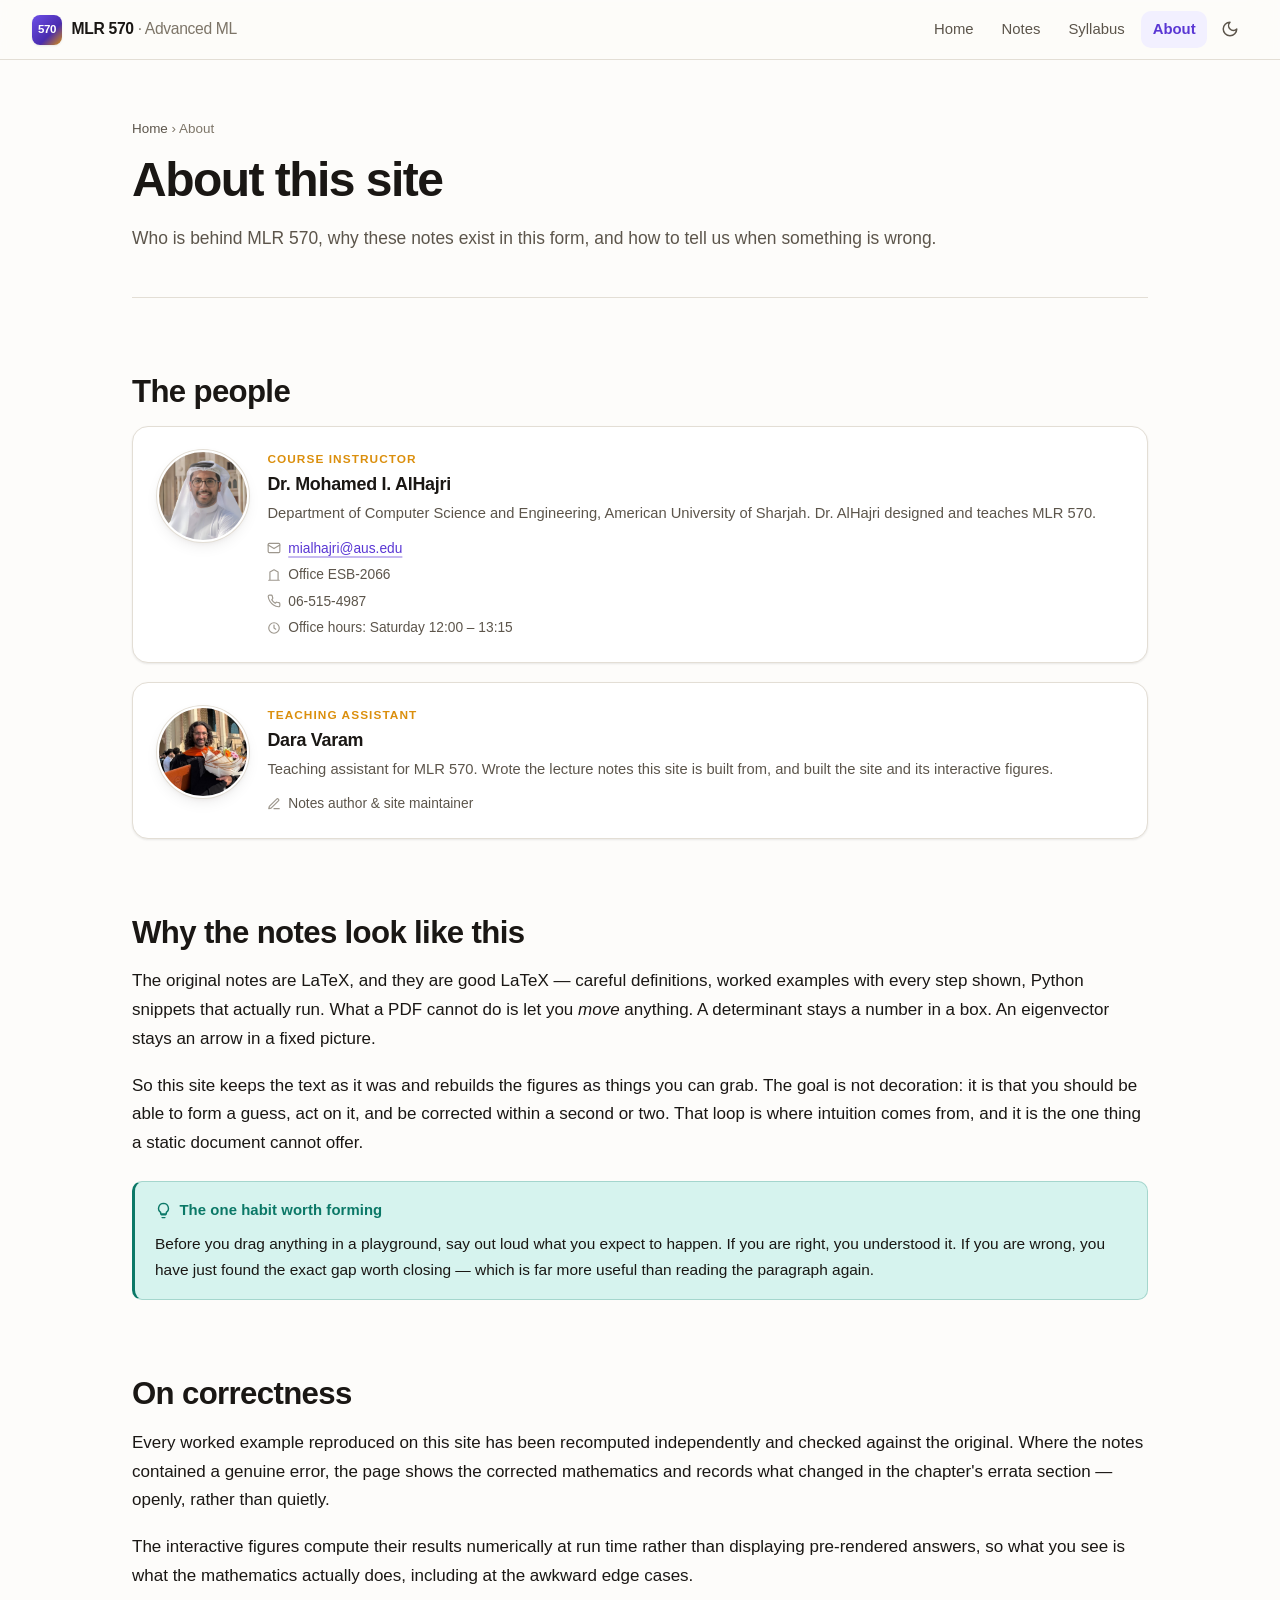
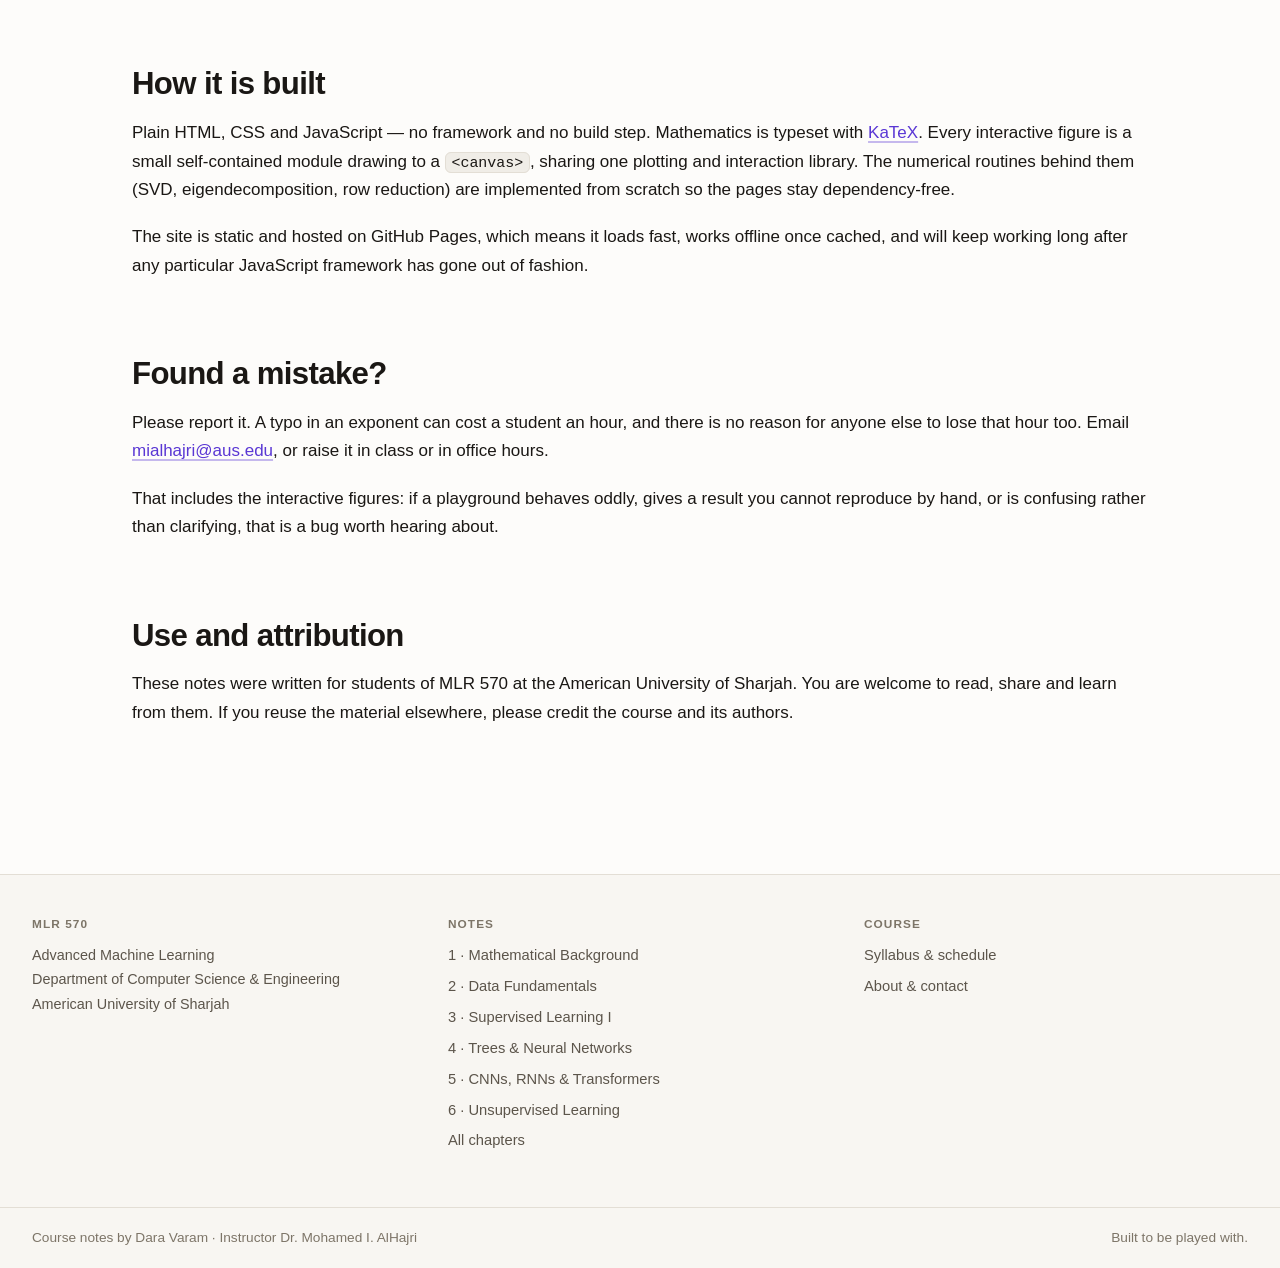
==== commit 3bc3dcf9: "One text width site-wide, and the same treatment for the RNN figures Text width. Prose was capped at" ====
--- a/about.html
+++ b/about.html
@@ -15,9 +15,9 @@
     document.documentElement.dataset.theme = t;
   })();
 </script>
-<link rel="stylesheet" href="assets/css/base.css?v=8f2a7799">
-<link rel="stylesheet" href="assets/css/layout.css?v=8f2a7799">
-<link rel="stylesheet" href="assets/css/components.css?v=8f2a7799">
+<link rel="stylesheet" href="assets/css/base.css?v=cc10cdb3">
+<link rel="stylesheet" href="assets/css/layout.css?v=cc10cdb3">
+<link rel="stylesheet" href="assets/css/components.css?v=cc10cdb3">
 </head>
 <body>
 
@@ -214,6 +214,6 @@
   </div>
 </footer>
 
-<script src="assets/js/site.js?v=8f2a7799"></script>
+<script src="assets/js/site.js?v=cc10cdb3"></script>
 </body>
 </html>
--- a/assets/css/base.css
+++ b/assets/css/base.css
@@ -101,7 +101,10 @@
   --font-mono: ui-monospace, "SF Mono", "Cascadia Code", "Consolas",
                "Liberation Mono", monospace;
 
-  --measure: 68ch;
+  /* Prose spans the full content column, matching the figures. A narrower
+     measure reads better but made the text look arbitrarily clipped beside
+     the full-width playgrounds. */
+  --measure: none;
 
   /* --- Layout ----------------------------------------------- */
   --nav-h: 60px;
--- a/assets/css/layout.css
+++ b/assets/css/layout.css
@@ -100,7 +100,7 @@
   margin: 0 auto;
   padding: clamp(2rem, 5vw, 3.6rem) clamp(1rem, 3vw, 2rem) 5rem;
 }
-.page--narrow { max-width: 880px; }
+.page--narrow { max-width: 1080px; }
 
 /* Chapter shell: sidebar + content */
 .shell {
--- a/assets/css/components.css
+++ b/assets/css/components.css
@@ -140,7 +140,7 @@
 .pill--brand  { background: var(--brand-soft); color: var(--brand); border-color: color-mix(in srgb, var(--brand) 26%, transparent); }
 
 /* --- Section headers ------------------------------------------- */
-.section-head { margin: clamp(3rem, 6vw, 4.6rem) 0 1.6rem; max-width: 62ch; }
+.section-head { margin: clamp(3rem, 6vw, 4.6rem) 0 1.6rem; }
 .section-head__label {
   font-size: .76rem; font-weight: 700; letter-spacing: .1em;
   text-transform: uppercase; color: var(--accent);
@@ -545,7 +545,7 @@
 .chapter-head__crumb a { color: var(--ink-muted); text-decoration: none; }
 .chapter-head__crumb a:hover { color: var(--brand); text-decoration: underline; }
 .chapter-head h1 { margin-bottom: .3em; }
-.chapter-head__lede { font-size: 1.09rem; color: var(--ink-muted); max-width: 60ch; margin-bottom: 1.1rem; }
+.chapter-head__lede { font-size: 1.09rem; color: var(--ink-muted); margin-bottom: 1.1rem; }
 .chapter-head__stats { display: flex; flex-wrap: wrap; gap: .5rem; }
 
 /* --- Prev / next ------------------------------------------------- */
